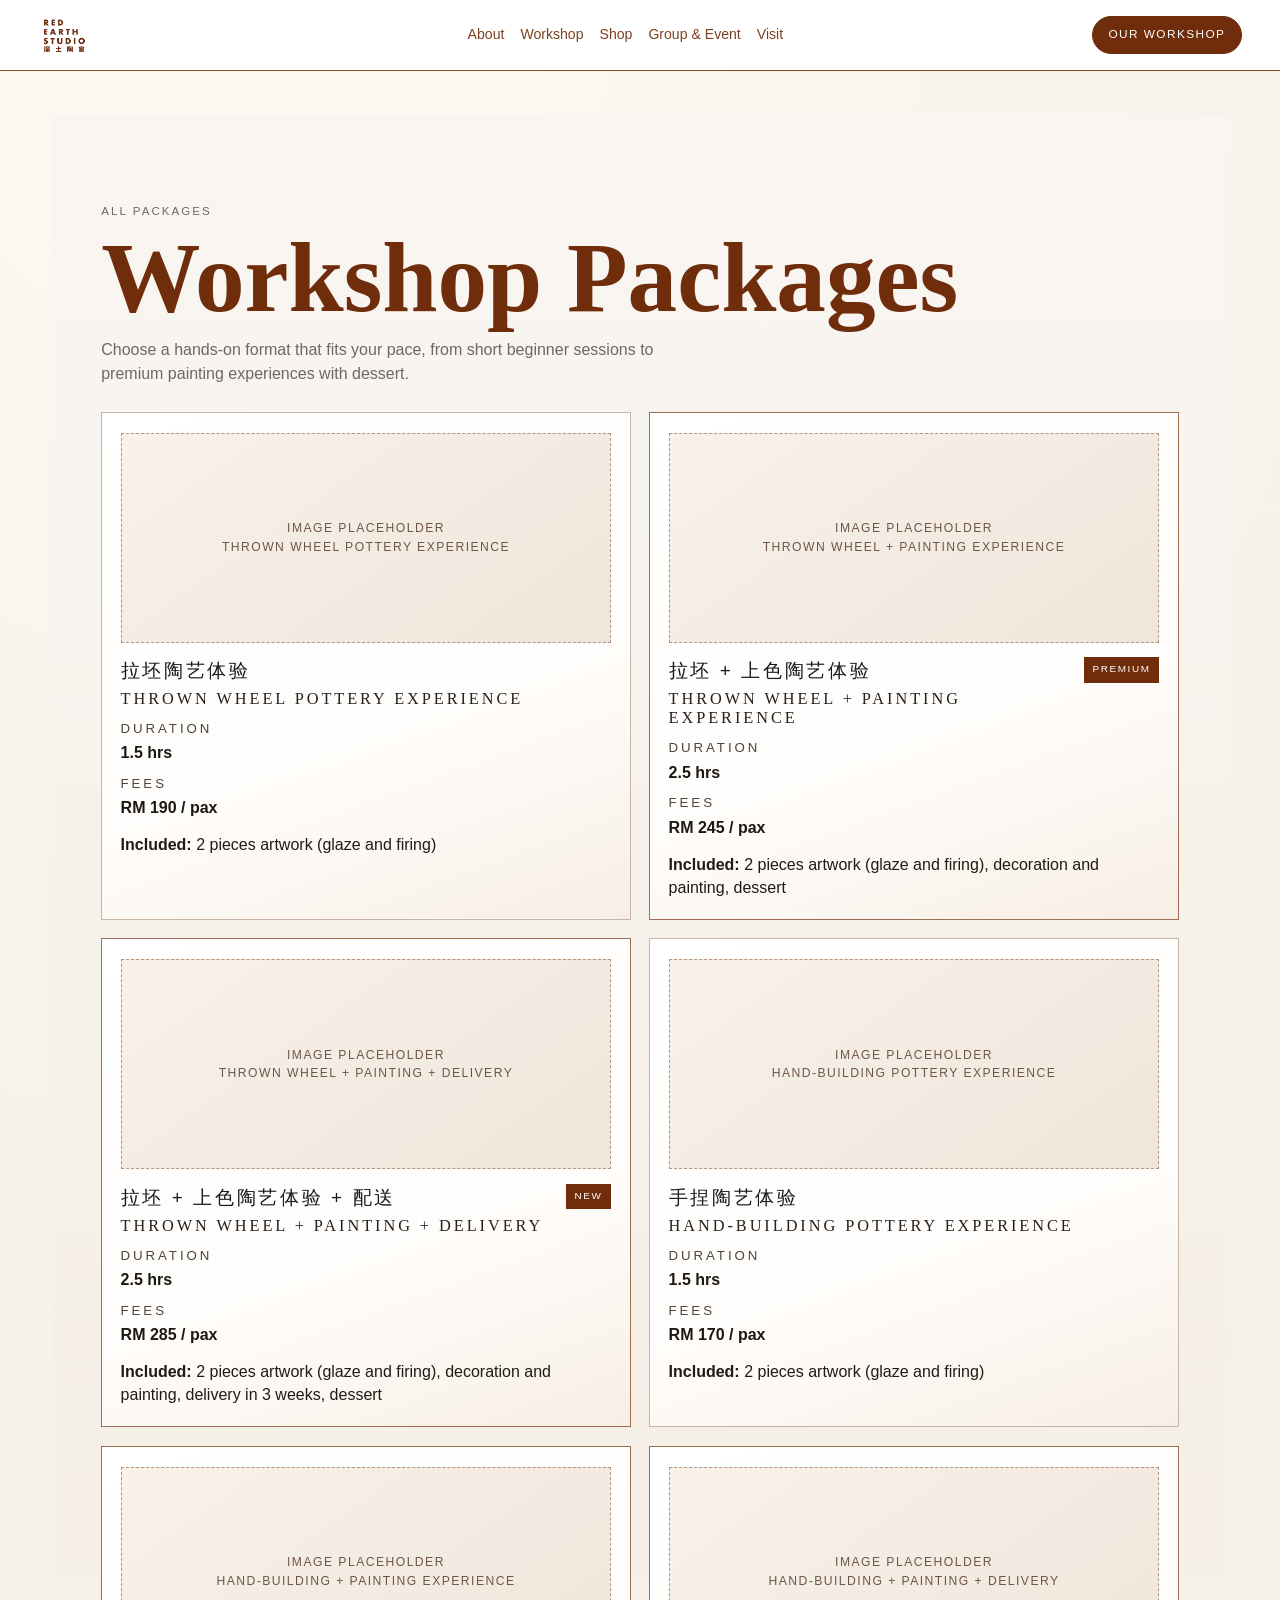
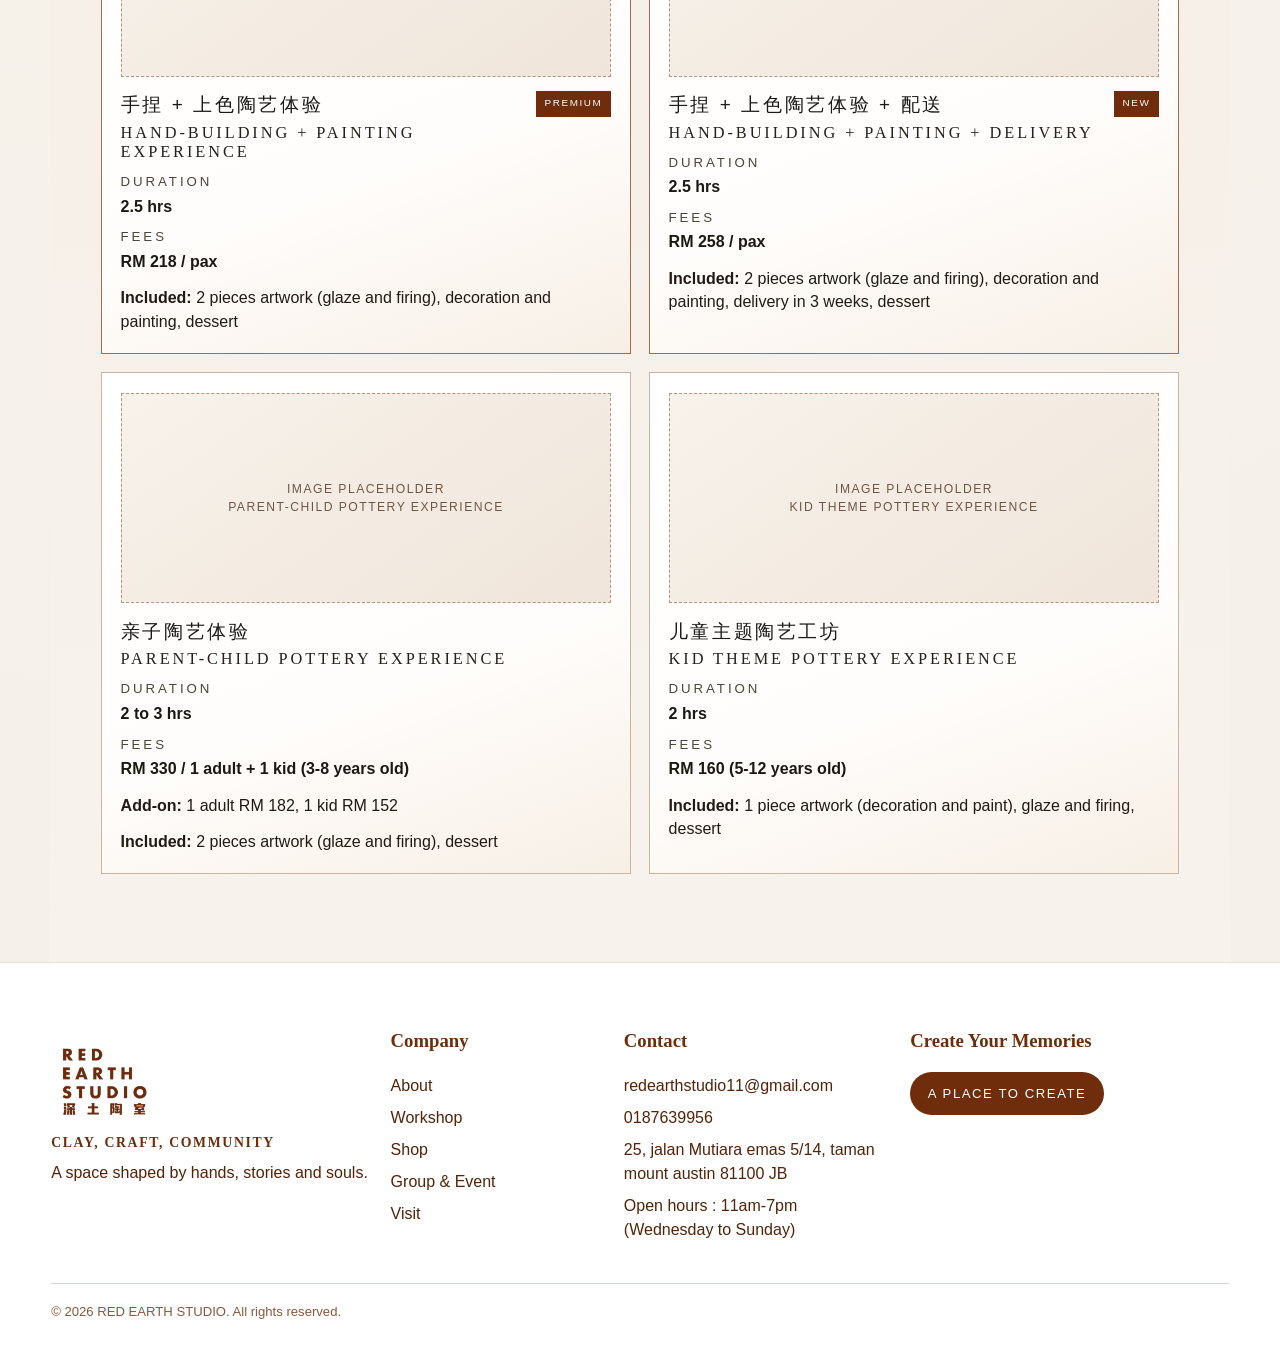
==== workshop.html @ 58337b13 "Update workshop navigation and publish workshop page" ====
<!DOCTYPE html>
<html lang="en">
<head>
  <meta charset="UTF-8">
  <meta name="viewport" content="width=device-width, initial-scale=1.0">
  <title>Workshop Packages | RED EARTH STUDIO</title>
  <meta name="description" content="Browse all RED EARTH STUDIO workshop packages and choose your pottery experience.">
  <link rel="icon" type="image/png" href="red_earth_logo.png">
  <link rel="preconnect" href="https://fonts.googleapis.com">
  <link rel="preconnect" href="https://fonts.gstatic.com" crossorigin>
  <link href="https://fonts.googleapis.com/css2?family=Bodoni+Moda:opsz,wght@6..96,400;6..96,600;6..96,700&family=Outfit:wght@300;400;500;600&display=swap" rel="stylesheet">
  <link rel="stylesheet" href="styles.css">
</head>
<body>
  <header class="site-header">
    <a href="index.html" class="brand" aria-label="RED EARTH STUDIO home">
      <img src="red_earth_logo.png" alt="RED EARTH STUDIO logo">
    </a>
    <button
      id="menu-toggle"
      class="menu-toggle"
      type="button"
      aria-expanded="false"
      aria-controls="main-nav"
      aria-label="Open navigation menu"
    >
      <span></span>
      <span></span>
      <span></span>
    </button>
    <nav id="main-nav" class="main-nav" aria-label="Main navigation">
      <a href="index.html#about">About</a>
      <a href="workshop.html">Workshop</a>
      <a href="index.html#shop">Shop</a>
      <a href="index.html#workshops">Group &amp; Event</a>
      <a href="index.html#contact">Visit</a>
    </nav>
    <a href="workshop.html" class="btn btn-ghost">Our Workshop</a>
  </header>

  <main id="top" class="workshop-page">
    <section class="section package-section reveal">
      <div class="workshop-intro">
        <p class="section-mark">All Packages</p>
        <h1>Workshop Packages</h1>
        <p>
          Choose a hands-on format that fits your pace, from short beginner sessions to premium painting experiences with dessert.
        </p>
      </div>

      <div class="package-grid">
        <article class="package-card">
          <div class="package-visual">
            <div class="package-image-placeholder">Image Placeholder<br>Thrown Wheel Pottery Experience</div>
          </div>
          <div class="package-title">
            <p class="package-cn">拉坯陶艺体验</p>
            <h3>Thrown Wheel Pottery Experience</h3>
          </div>
          <div class="package-meta">
            <p><span>Duration</span><strong>1.5 hrs</strong></p>
            <p><span>Fees</span><strong>RM 190 / pax</strong></p>
          </div>
          <p class="package-include"><strong>Included:</strong> 2 pieces artwork (glaze and firing)</p>
        </article>

        <article class="package-card premium">
          <div class="package-visual">
            <div class="package-image-placeholder">Image Placeholder<br>Thrown Wheel + Painting Experience</div>
          </div>
          <div class="package-title package-top">
            <div>
              <p class="package-cn">拉坯 + 上色陶艺体验</p>
              <h3>Thrown Wheel + Painting Experience</h3>
            </div>
            <span>Premium</span>
          </div>
          <div class="package-meta">
            <p><span>Duration</span><strong>2.5 hrs</strong></p>
            <p><span>Fees</span><strong>RM 245 / pax</strong></p>
          </div>
          <p class="package-include"><strong>Included:</strong> 2 pieces artwork (glaze and firing), decoration and painting, dessert</p>
        </article>

        <article class="package-card premium">
          <div class="package-visual">
            <div class="package-image-placeholder">Image Placeholder<br>Thrown Wheel + Painting + Delivery</div>
          </div>
          <div class="package-title package-top">
            <div>
              <p class="package-cn">拉坯 + 上色陶艺体验 + 配送</p>
              <h3>Thrown Wheel + Painting + Delivery</h3>
            </div>
            <span>New</span>
          </div>
          <div class="package-meta">
            <p><span>Duration</span><strong>2.5 hrs</strong></p>
            <p><span>Fees</span><strong>RM 285 / pax</strong></p>
          </div>
          <p class="package-include"><strong>Included:</strong> 2 pieces artwork (glaze and firing), decoration and painting, delivery in 3 weeks, dessert</p>
        </article>

        <article class="package-card">
          <div class="package-visual">
            <div class="package-image-placeholder">Image Placeholder<br>Hand-building Pottery Experience</div>
          </div>
          <div class="package-title">
            <p class="package-cn">手捏陶艺体验</p>
            <h3>Hand-building Pottery Experience</h3>
          </div>
          <div class="package-meta">
            <p><span>Duration</span><strong>1.5 hrs</strong></p>
            <p><span>Fees</span><strong>RM 170 / pax</strong></p>
          </div>
          <p class="package-include"><strong>Included:</strong> 2 pieces artwork (glaze and firing)</p>
        </article>

        <article class="package-card premium">
          <div class="package-visual">
            <div class="package-image-placeholder">Image Placeholder<br>Hand-building + Painting Experience</div>
          </div>
          <div class="package-title package-top">
            <div>
              <p class="package-cn">手捏 + 上色陶艺体验</p>
              <h3>Hand-building + Painting Experience</h3>
            </div>
            <span>Premium</span>
          </div>
          <div class="package-meta">
            <p><span>Duration</span><strong>2.5 hrs</strong></p>
            <p><span>Fees</span><strong>RM 218 / pax</strong></p>
          </div>
          <p class="package-include"><strong>Included:</strong> 2 pieces artwork (glaze and firing), decoration and painting, dessert</p>
        </article>

        <article class="package-card premium">
          <div class="package-visual">
            <div class="package-image-placeholder">Image Placeholder<br>Hand-building + Painting + Delivery</div>
          </div>
          <div class="package-title package-top">
            <div>
              <p class="package-cn">手捏 + 上色陶艺体验 + 配送</p>
              <h3>Hand-building + Painting + Delivery</h3>
            </div>
            <span>New</span>
          </div>
          <div class="package-meta">
            <p><span>Duration</span><strong>2.5 hrs</strong></p>
            <p><span>Fees</span><strong>RM 258 / pax</strong></p>
          </div>
          <p class="package-include"><strong>Included:</strong> 2 pieces artwork (glaze and firing), decoration and painting, delivery in 3 weeks, dessert</p>
        </article>

        <article class="package-card">
          <div class="package-visual">
            <div class="package-image-placeholder">Image Placeholder<br>Parent-Child Pottery Experience</div>
          </div>
          <div class="package-title">
            <p class="package-cn">亲子陶艺体验</p>
            <h3>Parent-Child Pottery Experience</h3>
          </div>
          <div class="package-meta">
            <p><span>Duration</span><strong>2 to 3 hrs</strong></p>
            <p><span>Fees</span><strong>RM 330 / 1 adult + 1 kid (3-8 years old)</strong></p>
          </div>
          <p class="package-add-on"><strong>Add-on:</strong> 1 adult RM 182, 1 kid RM 152</p>
          <p class="package-include"><strong>Included:</strong> 2 pieces artwork (glaze and firing), dessert</p>
        </article>

        <article class="package-card">
          <div class="package-visual">
            <div class="package-image-placeholder">Image Placeholder<br>Kid Theme Pottery Experience</div>
          </div>
          <div class="package-title">
            <p class="package-cn">儿童主题陶艺工坊</p>
            <h3>Kid Theme Pottery Experience</h3>
          </div>
          <div class="package-meta">
            <p><span>Duration</span><strong>2 hrs</strong></p>
            <p><span>Fees</span><strong>RM 160 (5-12 years old)</strong></p>
          </div>
          <p class="package-include"><strong>Included:</strong> 1 piece artwork (decoration and paint), glaze and firing, dessert</p>
        </article>
      </div>
    </section>
  </main>

  <footer class="site-footer reveal">
    <div class="footer-brand">
      <img src="red_earth_logo.png" alt="RED EARTH STUDIO logo">
      <h3 class="footer-tagline-title">CLAY, CRAFT, COMMUNITY</h3>
      <p class="footer-tagline-sub">A space shaped by hands, stories and souls.</p>
    </div>
    <div>
      <h3>Company</h3>
      <ul>
        <li><a href="index.html#about">About</a></li>
        <li><a href="workshop.html">Workshop</a></li>
        <li><a href="index.html#shop">Shop</a></li>
        <li><a href="index.html#workshops">Group &amp; Event</a></li>
        <li><a href="index.html#contact">Visit</a></li>
      </ul>
    </div>
    <div>
      <h3>Contact</h3>
      <ul>
        <li><a href="mailto:redearthstudio11@gmail.com">redearthstudio11@gmail.com</a></li>
        <li><a href="tel:0187639956">0187639956</a></li>
        <li>25, jalan Mutiara emas 5/14, taman mount austin 81100 JB</li>
        <li>Open hours : 11am-7pm (Wednesday to Sunday)</li>
      </ul>
    </div>
    <div class="newsletter" aria-label="Footer call to action">
      <h3>Create Your Memories</h3>
      <a
        href="https://wa.me/0187639956?text=Hi%2C%20I%20am%20interested%20to%20have%20pottery%20class%20with%20Red%20Earth%20Studio.%20Please%20provide%20more%20info."
        class="btn btn-secondary"
        target="_blank"
        rel="noopener noreferrer"
      >A Place to Create</a>
    </div>
    <p class="copyright">© 2026 RED EARTH STUDIO. All rights reserved.</p>
  </footer>

  <script src="script.js"></script>
</body>
</html>
---- styles.css ----
:root {
  --brand: #6f2d0b;
  --brand-deep: #552208;
  --sand: #f5f1eb;
  --ink: #1f1a17;
  --muted: #6f6760;
  --card: #fffdf9;
  --line: #e7ddd1;
}

* {
  box-sizing: border-box;
}

html,
body {
  margin: 0;
  padding: 0;
}

html {
  scroll-behavior: auto;
}

body {
  font-family: Futura, "Trebuchet MS", Arial, sans-serif;
  color: var(--ink);
  line-height: 1.5;
  overflow-x: hidden;
  background:
    radial-gradient(circle at 20% 0%, #fdfaf4 0%, #f7f2ea 35%, #f4efe8 100%);
}

img {
  max-width: 100%;
  display: block;
}

a {
  color: inherit;
  text-decoration: none;
}

.site-header {
  position: fixed;
  top: 0;
  left: 0;
  width: 100%;
  z-index: 50;
  display: grid;
  grid-template-columns: 120px 1fr auto;
  align-items: center;
  gap: 1rem;
  padding: 0.55rem 3vw;
  border-bottom: 1px solid #8f4a27;
  background: #fff;
  color: var(--brand);
}

body:not(.is-ready) .site-header {
  opacity: 0;
  transform: translateY(-14px);
  filter: blur(10px);
}

body.is-ready .site-header {
  opacity: 1;
  transform: translateY(0);
  filter: blur(0);
  transition: opacity 0.75s ease, transform 0.75s ease, filter 0.85s ease;
}

.brand {
  display: inline-flex;
  align-items: center;
}

.brand img {
  width: 52px;
}

.menu-toggle {
  display: none;
  width: 42px;
  height: 42px;
  border: 1px solid rgba(111, 45, 11, 0.45);
  background: transparent;
  border-radius: 10px;
  padding: 0.55rem;
  cursor: pointer;
}

.menu-toggle span {
  display: block;
  width: 100%;
  height: 2px;
  background: var(--brand);
  margin: 4px 0;
}

.main-nav {
  display: flex;
  justify-content: center;
  gap: 1rem;
  font-size: 0.88rem;
}

.main-nav a {
  opacity: 0.9;
  transition: opacity 0.2s ease;
}

.main-nav a:hover {
  opacity: 1;
}

.hero {
  min-height: 100svh;
  height: 100svh;
  display: flex;
  align-items: flex-end;
  position: relative;
  overflow: hidden;
  padding: 7rem 4vw 3rem;
  color: #fff;
}

.hero-video {
  position: absolute;
  inset: 0;
  width: 100%;
  height: 100%;
  object-fit: cover;
  pointer-events: none;
}

.hero-overlay {
  position: absolute;
  inset: 0;
  background:
    linear-gradient(110deg, rgba(22, 15, 10, 0.82) 0%, rgba(22, 15, 10, 0.54) 43%, rgba(22, 15, 10, 0.2) 100%);
}

.hero-content {
  position: relative;
  z-index: 2;
  width: min(1180px, 100%);
  margin: 0 auto;
  display: grid;
  grid-template-columns: 1fr;
  gap: 2rem;
}

body:not(.is-ready) .hero-content > * {
  opacity: 0;
  transform: translateY(24px) scale(0.985);
  filter: blur(14px);
}

body.is-ready .hero-content > * {
  opacity: 1;
  transform: translateY(0) scale(1);
  filter: blur(0);
  transition: opacity 0.9s ease, transform 0.85s ease, filter 1.05s ease;
}

body.is-ready .hero-content > *:nth-child(1) {
  transition-delay: 0.2s;
}

body.is-ready .hero-content > *:nth-child(2) {
  transition-delay: 0.36s;
}

.eyebrow,
.section-mark {
  letter-spacing: 0.18em;
  text-transform: uppercase;
  font-size: 0.72rem;
  color: #dbc8b7;
}

h1,
h2 {
  font-family: Charter, "Times New Roman", serif;
  font-weight: 600;
  line-height: 0.94;
  margin: 0.45rem 0 1rem;
}

h1 {
  font-size: clamp(2.6rem, 8vw, 6.2rem);
}

.hero h1 {
  font-family: Futura, "Futura PT", "Trebuchet MS", Arial, sans-serif;
  font-weight: 700;
}

h2 {
  font-size: clamp(2rem, 5.5vw, 3.8rem);
  color: var(--brand);
}

.hero p {
  max-width: 48ch;
}

.hero-content > div > p:not(.eyebrow) {
  font-family: Charter, "Bitstream Charter", "Times New Roman", serif;
}

.btn {
  border: 0;
  display: inline-flex;
  align-items: center;
  justify-content: center;
  padding: 0.72rem 1.1rem;
  border-radius: 999px;
  font-size: 0.82rem;
  text-transform: uppercase;
  letter-spacing: 0.12em;
  cursor: pointer;
  transition: transform 0.18s ease, background 0.2s ease;
}

.btn:hover {
  transform: translateY(-2px);
}

.btn-primary,
.btn-secondary {
  background: var(--brand);
  color: #fff;
}

.btn-primary:hover,
.btn-secondary:hover {
  background: var(--brand-deep);
}

.btn-ghost {
  color: #fff;
  background: var(--brand);
  border: 1px solid var(--brand);
  padding: 0.56rem 0.95rem;
  font-size: 0.74rem;
}

.btn-ghost:hover {
  background: var(--brand-deep);
  border-color: var(--brand-deep);
}

.section {
  width: min(1180px, 100%);
  margin: 0 auto;
  padding: 5.5rem 4vw;
}

.about-layout {
  width: min(1320px, 100%);
  display: grid;
  grid-template-columns: 1fr 1.08fr;
  gap: 2rem;
  align-items: start;
}

.about-header {
  display: grid;
  grid-template-columns: 0.92fr 1fr;
  gap: 2rem;
  align-items: start;
}

.about-title .section-mark {
  margin: 0;
}

.about-title h2 {
  margin-top: 0.35rem;
  margin-bottom: 0;
  line-height: 1.02;
}

.about-lead {
  margin: 0;
  max-width: 24ch;
  padding-top: 2.2rem;
  color: var(--muted);
  line-height: 1.33;
}

.about-main-image {
  grid-column: 2;
  grid-row: 1 / span 2;
}

.about-main-image img {
  height: 594px;
  width: 100%;
  object-fit: cover;
  object-position: center;
}

.about-lower {
  margin-top: 3.6rem;
  display: grid;
  grid-template-columns: max-content 1fr;
  column-gap: 1rem;
  row-gap: 0.85rem;
  align-items: start;
}

.about-controls {
  display: flex;
  gap: 0.55rem;
}

.about-controls button {
  width: 36px;
  height: 36px;
  border: 1px solid #d7d0c9;
  background: #fff;
  color: #2a231e;
  font-size: 1.28rem;
  line-height: 1;
  padding: 0;
  cursor: pointer;
}

.about-thumbs {
  grid-column: 1;
  display: grid;
  grid-template-columns: repeat(2, minmax(120px, 164px));
  gap: 0.7rem;
}

.about-thumbs img {
  width: 100%;
  height: 172px;
  object-fit: cover;
}

.about-secondary {
  grid-column: 2;
  margin: 0;
  max-width: 22ch;
  align-self: end;
  color: var(--muted);
  line-height: 1.3;
}

.card img,
.founder-grid img,
.gallery img,
.product-card img {
  width: 100%;
  object-fit: cover;
}

.section-head {
  display: grid;
  grid-template-columns: 1fr 1fr;
  gap: 2rem;
  align-items: end;
  margin-bottom: 1.4rem;
}

.section-head p {
  color: var(--muted);
  max-width: 50ch;
  margin-left: auto;
}

.cards {
  display: grid;
  gap: 1rem;
}

.cards.four {
  grid-template-columns: repeat(4, 1fr);
}

#workshops .cards.four {
  gap: 1.4rem;
  align-items: start;
}

#workshops .card {
  display: flex;
  flex-direction: column;
  background: transparent;
  border: none;
}

#workshops .card img {
  height: 355px;
}

#workshops .section-head h2 {
  white-space: nowrap;
  font-size: clamp(1.55rem, 3vw, 3.2rem);
}

#workshops .card h3 {
  margin: 1rem 0 0.45rem;
  color: var(--brand);
  font-size: clamp(0.8rem, 1.02vw, 1.22rem);
  line-height: 1.05;
  white-space: nowrap;
  min-height: 1.3em;
}

#workshops .card p {
  margin: 0;
  max-width: 24ch;
  min-height: 4.3em;
  color: var(--brand-deep);
}

.cards.three {
  grid-template-columns: repeat(3, 1fr);
}

.package-section {
  background:
    linear-gradient(180deg, #f9f6f2 0%, #f5efe7 50%, #f7f2ec 100%);
}

.package-grid {
  display: grid;
  grid-template-columns: repeat(2, 1fr);
  gap: 1.15rem;
}

.package-card {
  position: relative;
  background: linear-gradient(160deg, #fff 0%, #fffdfb 60%, #f7efe6 100%);
  border: 1px solid #c8b5a6;
  padding: 1.25rem 1.15rem;
  overflow: hidden;
  transition: transform 0.3s ease, box-shadow 0.3s ease, border-color 0.3s ease;
}

.package-card::before {
  content: "";
  position: absolute;
  inset: 0;
  background: linear-gradient(120deg, rgba(111, 45, 11, 0.08) 0%, rgba(111, 45, 11, 0) 45%);
  opacity: 0;
  transition: opacity 0.3s ease;
  pointer-events: none;
}

.package-card:hover {
  transform: translateY(-6px);
  border-color: #9a603d;
  box-shadow: 0 16px 32px rgba(53, 25, 9, 0.14);
}

.package-card:hover::before {
  opacity: 1;
}

.package-title {
  margin-bottom: 0.65rem;
}

.package-cn {
  margin: 0;
  color: #1a1a1a;
  font-size: 1.18rem;
  letter-spacing: 0.14em;
}

.package-card h3 {
  margin: 0.22rem 0 0;
  font-family: Charter, "Times New Roman", serif;
  font-size: 1.02rem;
  font-weight: 500;
  letter-spacing: 0.18em;
  text-transform: uppercase;
  line-height: 1.2;
  color: #26211d;
}

.package-meta {
  display: grid;
  gap: 0.55rem;
}

.package-meta p {
  margin: 0;
  display: grid;
  gap: 0.15rem;
}

.package-meta span {
  color: #4c453e;
  font-size: 0.83rem;
  letter-spacing: 0.22em;
  text-transform: uppercase;
}

.package-meta strong {
  font-weight: 600;
  color: #1c1814;
}

.package-include,
.package-add-on {
  margin: 0.8rem 0 0;
  color: #211a15;
  line-height: 1.45;
}

.package-top {
  display: flex;
  justify-content: space-between;
  align-items: start;
  gap: 0.6rem;
}

.package-top span {
  background: var(--brand);
  color: #fff;
  text-transform: uppercase;
  letter-spacing: 0.16em;
  font-size: 0.62rem;
  padding: 0.34rem 0.56rem;
  white-space: nowrap;
  align-self: start;
}

.package-card.premium {
  border-color: #9f6d50;
}

.workshop-page {
  padding-top: 7.2rem;
}

.workshop-intro {
  margin-bottom: 1.6rem;
}

.workshop-intro h1 {
  margin: 0.45rem 0 0.7rem;
  color: var(--brand);
  line-height: 1;
}

.workshop-intro p {
  margin: 0;
  max-width: 64ch;
  color: var(--muted);
}

.package-visual {
  margin-bottom: 0.9rem;
}

.package-image-placeholder {
  width: 100%;
  height: 210px;
  border: 1px dashed #b39682;
  background: linear-gradient(145deg, #f8f2eb 0%, #efe5da 100%);
  display: flex;
  align-items: center;
  justify-content: center;
  color: #6e5647;
  text-transform: uppercase;
  letter-spacing: 0.12em;
  font-size: 0.76rem;
  text-align: center;
  padding: 0 1rem;
}

.happens-section {
  background: transparent;
  border: none;
  width: min(1420px, 100%);
  padding-left: 2vw;
  padding-right: 2vw;
}

.happens-head {
  text-align: center;
  margin-bottom: 2rem;
}

.happens-head .section-mark {
  color: #7d736b;
  margin: 0;
}

.happens-head h2 {
  margin: 0.55rem 0 0;
  color: #1f1a17;
  line-height: 1.02;
}

.happens-grid {
  display: grid;
  grid-template-columns: repeat(3, 1fr);
  gap: 0;
  border: 1px solid #e7ddd1;
  background: #fff;
}

.happens-card {
  display: flex;
  flex-direction: column;
  align-items: center;
  text-align: center;
  padding: 2rem 1.5rem 1.6rem;
  min-height: 360px;
}

.happens-card + .happens-card {
  border-left: 1px solid #e7ddd1;
}

.happens-icon {
  width: 84px;
  height: 84px;
  border-radius: 50%;
  background: #f1ede6;
  color: #4f3c2e;
  display: inline-flex;
  align-items: center;
  justify-content: center;
  margin-bottom: 1.5rem;
}

.happens-icon svg {
  width: 38px;
  height: 38px;
}

.happens-card h3 {
  margin: 0;
  color: #201b18;
  font-family: Charter, "Times New Roman", serif;
  text-transform: uppercase;
  letter-spacing: 0.05em;
  font-size: 1.95rem;
}

.happens-card p {
  margin: 0.8rem 0 1.35rem;
  max-width: 24ch;
  color: #2f2a26;
  font-size: 1.02rem;
  line-height: 1.45;
}

.happens-card a {
  margin-top: auto;
  color: #4f3c2e;
  text-transform: uppercase;
  font-size: 0.86rem;
  letter-spacing: 0.08em;
  font-weight: 400;
  text-decoration: underline;
  text-decoration-thickness: 1px;
  text-underline-offset: 6px;
  transition: color 0.2s ease, text-decoration-thickness 0.2s ease;
}

.happens-card a:hover {
  color: var(--brand);
  text-decoration-thickness: 2px;
}

.card {
  background: var(--card);
  border: 1px solid var(--line);
}

.card img {
  height: 220px;
}

.card h3,
.product-card h3,
.quote-card h3 {
  margin: 0.9rem 1rem 0.3rem;
  font-family: Charter, "Times New Roman", serif;
  color: var(--brand);
}

.card p,
.product-card p {
  margin: 0 1rem 1rem;
  color: var(--muted);
}

.founder {
  display: grid;
  grid-template-columns: 1.05fr 0.95fr;
  gap: 2rem;
}

.founder-grid {
  display: grid;
  grid-template-columns: 1fr;
  gap: 1rem;
}

.founder-grid img {
  width: 100%;
  min-height: 450px;
  object-fit: cover;
}

.founder-name {
  font-family: Charter, "Times New Roman", serif;
  font-size: 1.2rem;
  color: var(--brand);
}

.studio-meta {
  border-left: 3px solid var(--brand);
  padding-left: 1rem;
  margin-top: 1.2rem;
}

.studio-meta p {
  margin: 0.35rem 0;
}

.faq {
  display: grid;
  grid-template-columns: 0.8fr 1.2fr;
  gap: 2rem;
  align-items: start;
}

.faq-list details {
  border-bottom: 1px solid var(--line);
  padding: 0.8rem 0;
}

.faq-list summary {
  list-style: none;
  cursor: pointer;
  position: relative;
  padding-right: 2rem;
  font-weight: 500;
}

.faq-list summary::-webkit-details-marker {
  display: none;
}

.faq-list summary::after {
  content: "+";
  position: absolute;
  right: 0;
  top: 0;
  font-size: 1.2rem;
  color: var(--brand);
}

.faq-list details[open] summary::after {
  content: "-";
}

.faq-list p {
  margin: 0.6rem 0 0;
  color: var(--muted);
}

.gallery-carousel {
  position: relative;
  width: 100%;
  padding: 0 4vw;
}

.carousel-viewport {
  overflow: hidden;
}

.carousel-track {
  display: flex;
  will-change: transform;
}

.carousel-slide {
  flex: 0 0 auto;
  padding: 0 0.5rem;
}

.carousel-slide img {
  width: 100%;
  height: 335px;
  object-fit: cover;
}

.carousel-btn {
  position: absolute;
  top: 50%;
  transform: translateY(-50%);
  width: 40px;
  height: 40px;
  border: 1px solid rgba(111, 45, 11, 0.3);
  background: rgba(255, 255, 255, 0.88);
  color: var(--brand);
  font-size: 1.45rem;
  line-height: 1;
  cursor: pointer;
  z-index: 3;
}

.carousel-btn.prev {
  left: 4.35vw;
}

.carousel-btn.next {
  right: 4.35vw;
}

.carousel-btn:hover {
  background: #fff;
}

.image-lightbox {
  position: fixed;
  inset: 0;
  z-index: 120;
  background: rgba(8, 6, 4, 0.88);
  display: none;
  align-items: center;
  justify-content: center;
  padding: 2rem;
}

.image-lightbox.is-open {
  display: flex;
}

.image-lightbox img {
  max-width: min(1200px, 92vw);
  max-height: 88vh;
  width: auto;
  height: auto;
  object-fit: contain;
  box-shadow: 0 18px 44px rgba(0, 0, 0, 0.42);
}

.lightbox-close {
  position: absolute;
  top: 1.2rem;
  right: 1.25rem;
  border: none;
  background: transparent;
  color: #fff;
  font-size: 2.2rem;
  line-height: 1;
  cursor: pointer;
}

.floating-whatsapp {
  position: fixed;
  right: 1rem;
  bottom: 1rem;
  z-index: 95;
  background: #25d366;
  color: #fff;
  width: 58px;
  height: 58px;
  border-radius: 50%;
  display: inline-flex;
  align-items: center;
  justify-content: center;
  box-shadow: 0 10px 24px rgba(0, 0, 0, 0.26);
  transition: transform 0.2s ease, background 0.2s ease;
}

.floating-whatsapp:hover {
  background: #1ebe5b;
  transform: translateY(-2px);
}

.whatsapp-icon {
  width: 28px;
  height: 28px;
  fill: currentColor;
}

.quote-card {
  background: #fff;
  border: 1px solid var(--line);
  padding: 1.2rem;
}

.quote-card p {
  margin: 0;
  color: var(--muted);
}

.quote-card h3 {
  margin: 1rem 0 0;
}

.contact-section {
  position: relative;
  margin-top: 2.2rem;
  margin-bottom: 0;
  min-height: auto;
  padding: 4.4rem 4vw;
  color: #fff;
  overflow: hidden;
}

.contact-video {
  position: absolute;
  inset: 0;
  width: 100%;
  height: 100%;
  object-fit: cover;
  pointer-events: none;
}

.contact-overlay {
  position: absolute;
  inset: 0;
  background: rgba(20, 14, 10, 0.54);
}

.contact-content {
  position: relative;
  z-index: 2;
  width: min(1080px, 100%);
  margin: 0 auto;
}

.contact-content {
  display: grid;
  grid-template-columns: 0.88fr 1.12fr;
  gap: 2.3rem;
  align-items: start;
}

.contact-intro h2 {
  color: #fff;
  margin: 0 0 0.8rem;
}

.contact-intro p {
  margin: 0;
  color: rgba(255, 255, 255, 0.9);
  max-width: 34ch;
}

.contact-studio h2 {
  font-size: clamp(2rem, 4.1vw, 4.2rem);
}

.contact-right {
  width: min(470px, 100%);
  margin-left: auto;
}

.contact-form-head {
  text-align: right;
  margin-bottom: 0.9rem;
}

.contact-form-head h2 {
  color: #fff;
  margin: 0 0 0.55rem;
}

.contact-form-head p {
  margin: 0;
  color: rgba(255, 255, 255, 0.9);
  margin-left: auto;
  max-width: 40ch;
}

.contact-form input,
.contact-form textarea {
  width: 100%;
  border: 1px solid rgba(255, 255, 255, 0.5);
  background: rgba(255, 255, 255, 0.05);
  color: #fff;
  padding: 0.82rem 0.8rem;
  font-family: Futura, "Trebuchet MS", Arial, sans-serif;
  font-size: 1rem;
  border-radius: 0;
}

.contact-form input::placeholder,
.contact-form textarea::placeholder {
  color: rgba(255, 255, 255, 0.65);
}

.contact-row {
  display: grid;
  grid-template-columns: 1fr 1fr;
  gap: 0.7rem;
  margin-top: 0.7rem;
}

.contact-form textarea {
  margin-top: 0.7rem;
  resize: vertical;
}

.contact-form .btn {
  margin-top: 1.1rem;
  width: 100%;
  background: #fff;
  color: #5e2a0f;
  border-radius: 0;
}

#contact-status {
  min-height: 1.2rem;
  margin: 0.55rem 0 0;
  color: #fff;
  font-size: 0.88rem;
}

.products {
  background: linear-gradient(180deg, rgba(111, 45, 11, 0.05) 0%, rgba(111, 45, 11, 0.09) 100%);
}

.products-grid {
  display: grid;
  grid-template-columns: repeat(4, 1fr);
  gap: 1rem;
}

.product-card {
  background: #fff;
  border: 1px solid var(--line);
}

.product-card img {
  height: 210px;
}

.site-footer {
  margin-top: 0;
  padding: 4rem 4vw 2rem;
  background: #fff;
  color: var(--brand);
  display: grid;
  grid-template-columns: 1.2fr 0.8fr 1fr 1.2fr;
  gap: 1.3rem;
  border-top: 1px solid #e7ddd1;
}

.site-footer img {
  width: 106px;
}

.footer-brand img {
  background: transparent;
  border-radius: 0;
  padding: 0;
}

.site-footer h3 {
  font-family: Charter, "Times New Roman", serif;
  margin-top: 0;
  color: var(--brand);
}

.footer-tagline-title {
  margin: 22px 0 0.45rem;
  letter-spacing: 0.12em;
  font-size: 0.86rem;
  text-transform: uppercase;
  font-family: Charter, "Times New Roman", serif;
  color: var(--brand);
}

.footer-tagline-sub {
  margin: 0;
  color: var(--brand-deep);
  max-width: none;
  white-space: nowrap;
}

.site-footer ul {
  margin: 0;
  padding: 0;
  list-style: none;
}

.site-footer li {
  margin-bottom: 0.5rem;
  color: var(--brand-deep);
}

.newsletter div {
  display: flex;
  gap: 0.5rem;
}

.newsletter .btn {
  margin-top: 0.5rem;
  background: var(--brand);
  color: #fff;
}

.newsletter .btn:hover {
  background: var(--brand-deep);
  color: #fff;
}

.newsletter h3 {
  margin-bottom: 0.6rem;
}

.newsletter input {
  width: 100%;
  border: 1px solid #60412f;
  background: transparent;
  color: var(--brand);
  padding: 0.68rem 0.72rem;
}

.newsletter input::placeholder {
  color: #9f7d68;
}

.sr-only {
  position: absolute;
  width: 1px;
  height: 1px;
  padding: 0;
  margin: -1px;
  overflow: hidden;
  clip: rect(0, 0, 0, 0);
  white-space: nowrap;
  border: 0;
}

.copyright {
  grid-column: 1 / -1;
  margin: 0.8rem 0 0;
  opacity: 0.8;
  font-size: 0.82rem;
  border-top: 1px solid rgba(111, 45, 11, 0.25);
  padding-top: 1.1rem;
}

.reveal {
  opacity: 0;
  transform: translateY(26px) scale(0.99);
  filter: blur(12px);
  transition: opacity 0.8s ease, transform 0.8s ease, filter 0.95s ease;
}

.reveal.in-view {
  opacity: 1;
  transform: translateY(0);
  filter: blur(0);
}

@media (max-width: 1080px) {
  .site-header {
    grid-template-columns: auto 1fr auto;
  }

  .main-nav {
    display: none;
    position: absolute;
    top: calc(100% + 8px);
    right: 3vw;
    min-width: 220px;
    padding: 0.9rem;
    background: #fff;
    border: 1px solid rgba(111, 45, 11, 0.35);
    border-radius: 12px;
    box-shadow: 0 14px 30px rgba(0, 0, 0, 0.25);
    flex-direction: column;
    align-items: flex-start;
    gap: 0.6rem;
    z-index: 55;
  }

  .main-nav.is-open {
    display: flex;
  }

  .menu-toggle {
    display: block;
    justify-self: end;
  }

  .hero-content,
  .about-layout,
  .founder,
  .faq,
  .section-head,
  .site-footer {
    grid-template-columns: 1fr;
  }

  .cards.four,
  .products-grid {
    grid-template-columns: repeat(2, 1fr);
  }

  .happens-grid {
    grid-template-columns: 1fr;
  }

  .happens-card {
    min-height: auto;
  }

  .happens-card + .happens-card {
    border-left: none;
    border-top: 1px solid #e7ddd1;
  }

  .contact-content {
    grid-template-columns: 1fr;
    gap: 1.5rem;
  }

  .contact-right {
    width: 100%;
    margin-left: 0;
  }

  .contact-form-head {
    text-align: left;
  }

  .contact-form-head p {
    margin-left: 0;
    max-width: 55ch;
  }

  .contact-intro p {
    max-width: 55ch;
  }

  #workshops .card img {
    height: 320px;
  }

  #workshops .section-head h2 {
    white-space: normal;
  }

  .package-grid {
    grid-template-columns: 1fr;
  }

  .workshop-page {
    padding-top: 6.4rem;
  }

  .about-main-image {
    grid-column: 1;
    grid-row: auto;
  }

  .about-main-image img {
    height: 440px;
  }

  .about-header {
    grid-template-columns: 1fr;
    gap: 0.9rem;
  }

  .about-lead {
    max-width: 42ch;
    padding-top: 0;
  }

  .about-lower {
    margin-top: 0.7rem;
  }

  .cards.three {
    grid-template-columns: repeat(2, 1fr);
  }

  .carousel-slide img {
    height: 295px;
  }

  .carousel-btn {
    width: 36px;
    height: 36px;
  }
}

@media (max-width: 700px) {
  .site-header {
    grid-template-columns: auto 1fr auto;
    align-items: center;
    gap: 0.6rem;
  }

  .brand img {
    width: 58px;
  }

  .btn-ghost {
    display: none;
  }

  .section {
    padding: 3.9rem 4vw;
  }

  .hero {
    min-height: 100svh;
    height: 100svh;
    padding-top: 6.1rem;
    padding-bottom: 2rem;
  }

  .hero-video {
    object-position: 72% center;
  }

  .hero-content {
    gap: 1rem;
  }

  .hero p {
    margin-bottom: 0.75rem;
  }

  .main-nav {
    right: 4vw;
    left: 4vw;
    min-width: auto;
  }

  .cards.four,
  .cards.three,
  .products-grid {
    grid-template-columns: 1fr;
  }

  .happens-card {
    padding: 1.55rem 1.1rem 1.3rem;
  }

  .happens-head {
    margin-bottom: 1.25rem;
  }

  .happens-head h2 {
    font-size: clamp(2rem, 9vw, 3rem);
  }

  .happens-card h3 {
    font-size: 1.55rem;
  }

  .happens-card a {
    font-size: 0.8rem;
  }

  .contact-section {
    min-height: auto;
    padding: 4rem 4vw 5rem;
  }

  .contact-row {
    grid-template-columns: 1fr;
  }

  #workshops .card img {
    height: 260px;
  }

  #workshops .section-head h2 {
    font-size: clamp(2rem, 8.6vw, 3rem);
    line-height: 0.95;
  }

  #workshops .card h3 {
    font-size: clamp(1.28rem, 6vw, 1.85rem);
    line-height: 1.08;
    white-space: normal;
  }

  #workshops .card p {
    min-height: 0;
  }

  .package-cn {
    font-size: 1.05rem;
    letter-spacing: 0.1em;
  }

  .package-card h3 {
    font-size: 0.9rem;
    letter-spacing: 0.12em;
  }

  .package-image-placeholder {
    height: 188px;
    font-size: 0.7rem;
  }

  .about-main-image img,
  .about-thumbs img,
  .founder-grid img {
    height: 250px;
    min-height: auto;
  }

  .carousel-slide img {
    height: 250px;
  }

  .carousel-btn {
    top: auto;
    bottom: -52px;
    transform: none;
  }

  .carousel-btn {
    display: none;
  }

  .floating-whatsapp {
    right: 0.8rem;
    bottom: 0.8rem;
    width: 54px;
    height: 54px;
  }

  .carousel-btn.prev {
    left: calc(50% - 46px);
  }

  .carousel-btn.next {
    right: calc(50% - 46px);
  }

  .about-lower {
    grid-template-columns: 1fr;
    gap: 0.9rem;
  }

  .about-thumbs,
  .about-secondary {
    grid-column: 1;
  }

  .about-secondary {
    max-width: 100%;
  }

  .footer-tagline-sub {
    white-space: normal;
  }

  .site-footer img {
    width: 88px;
  }
}
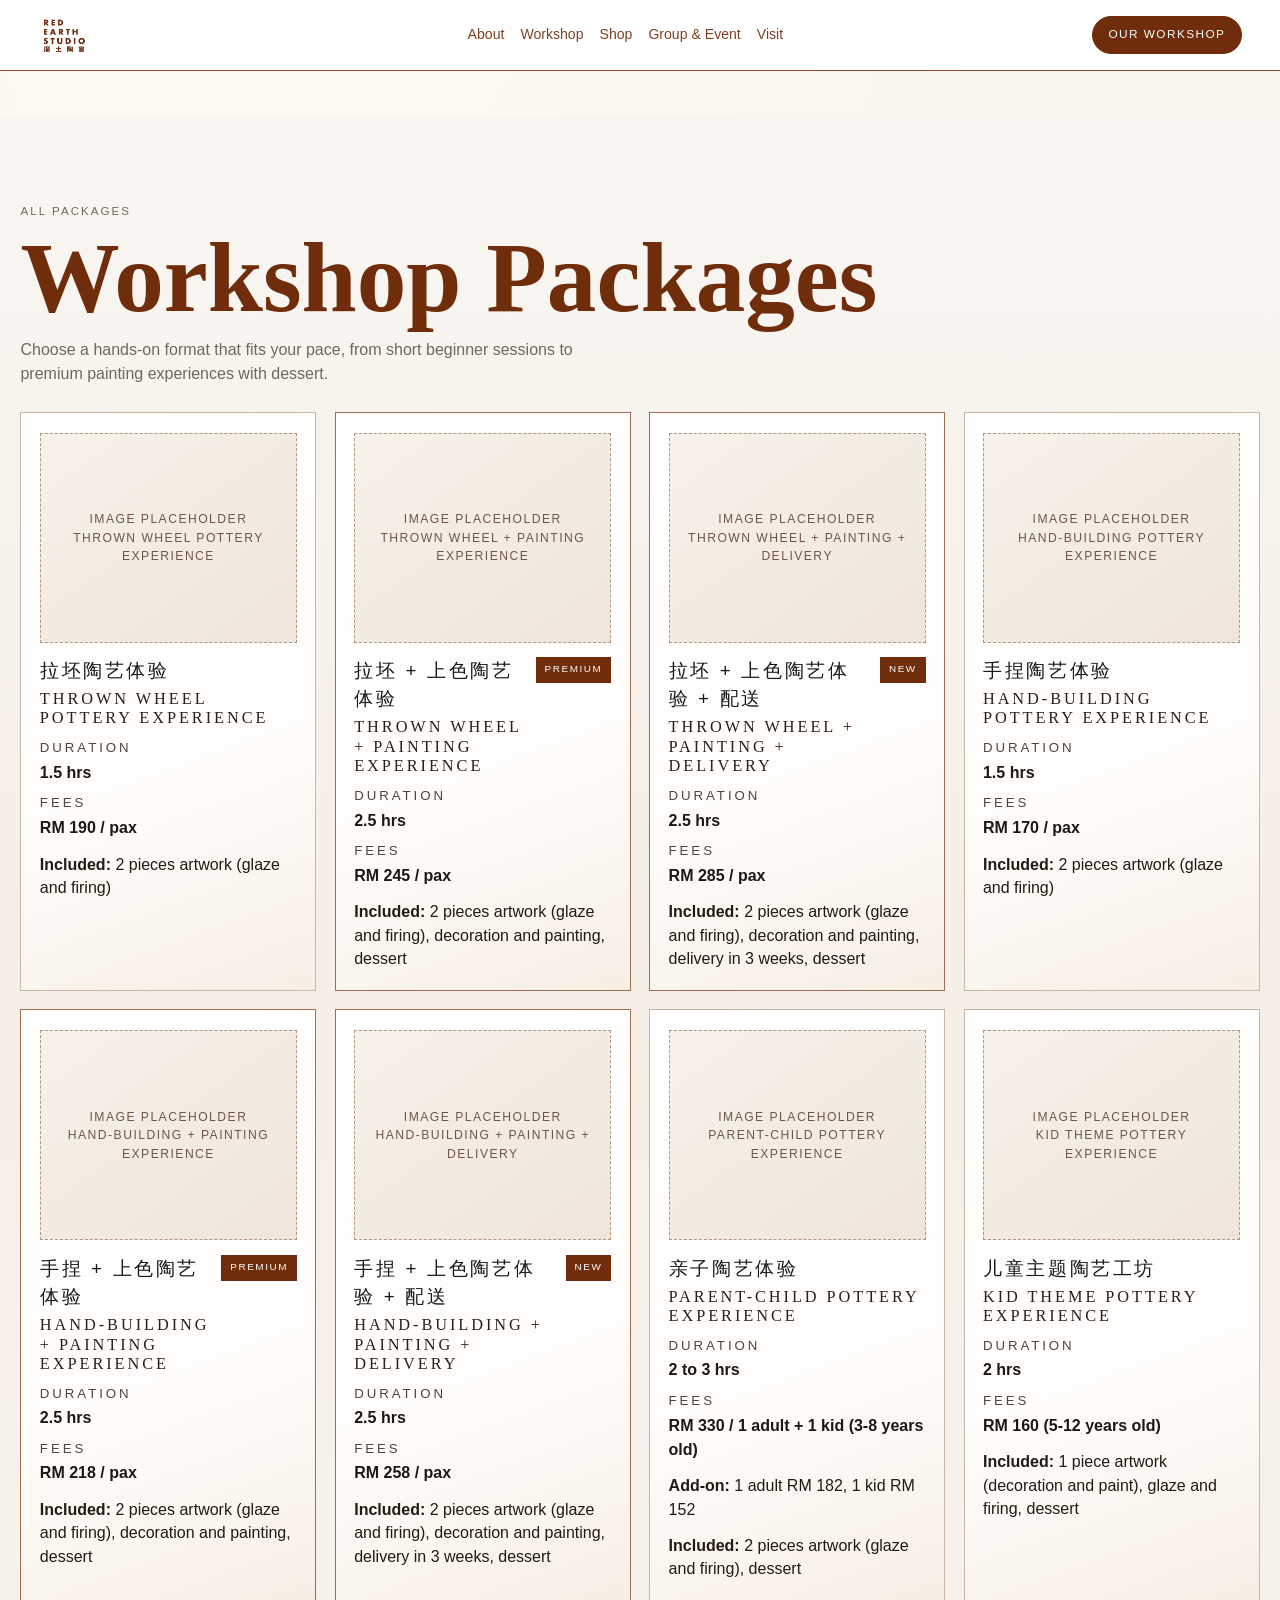
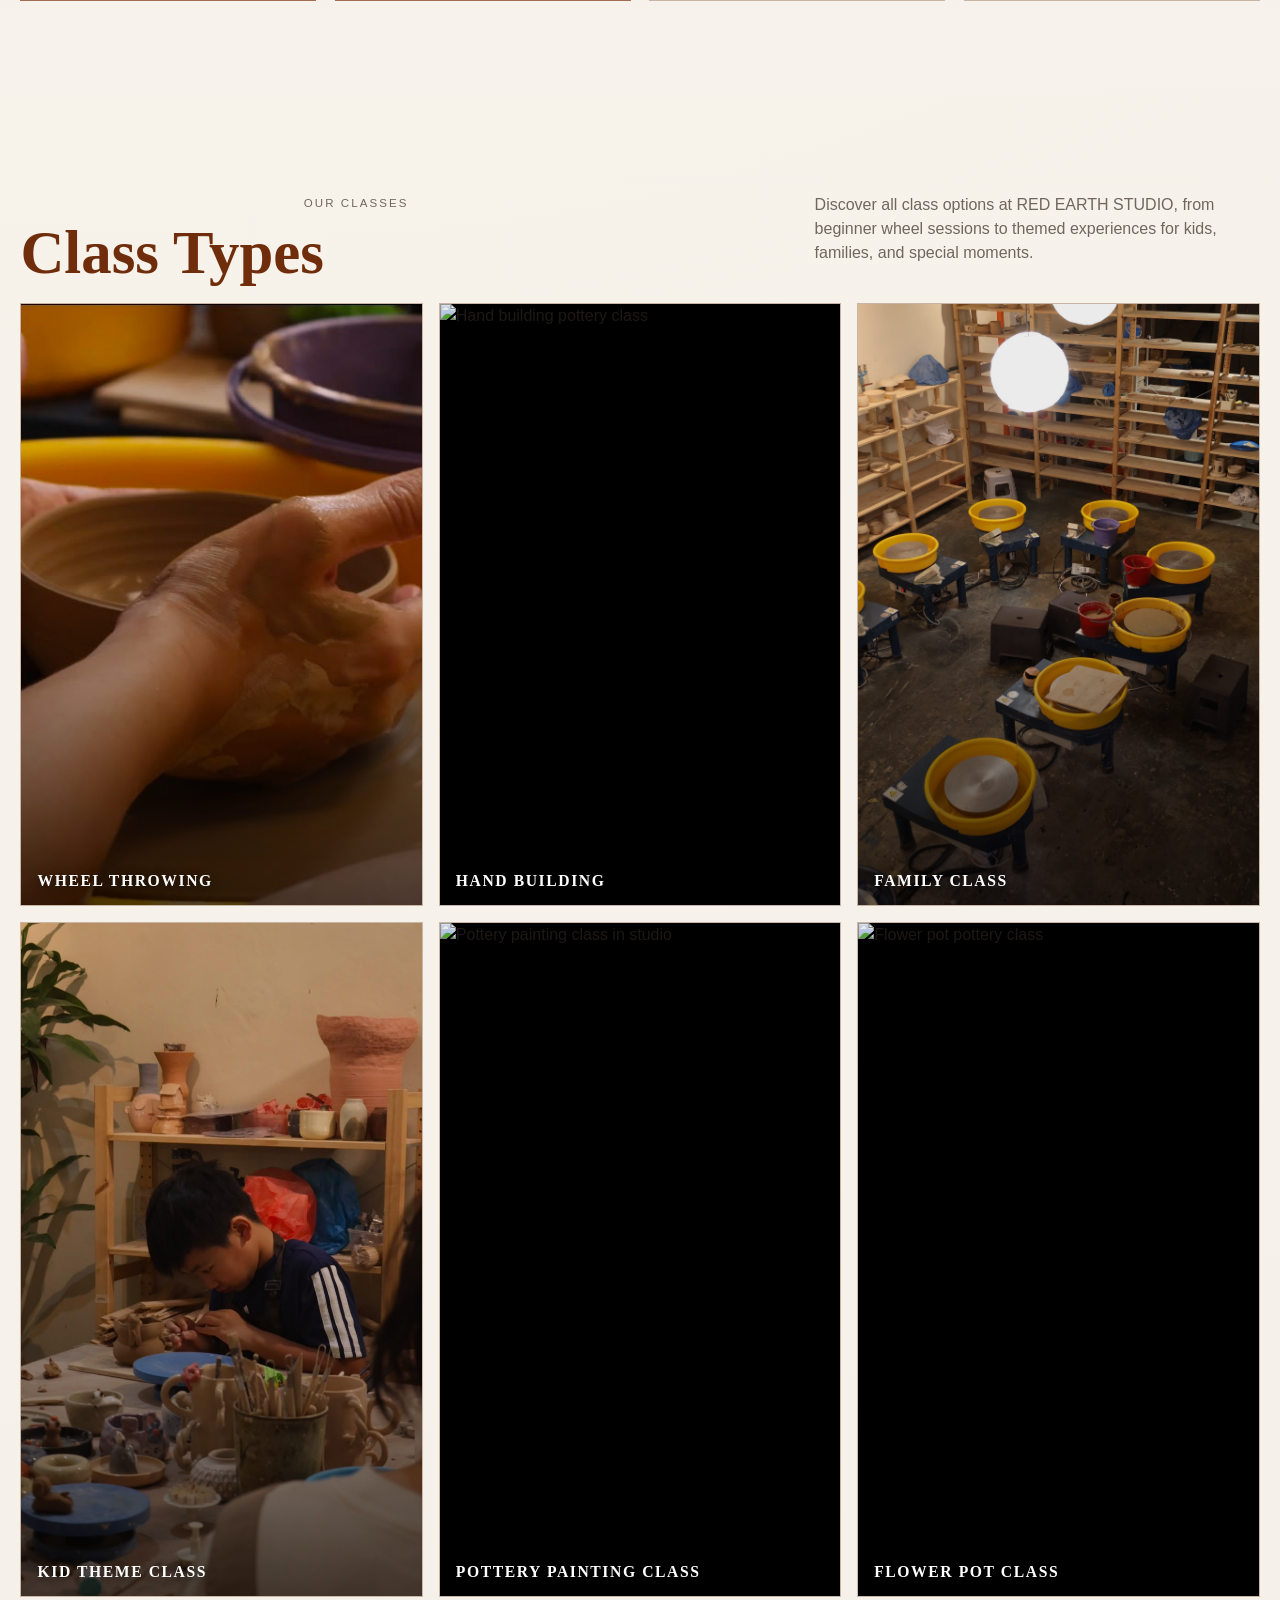
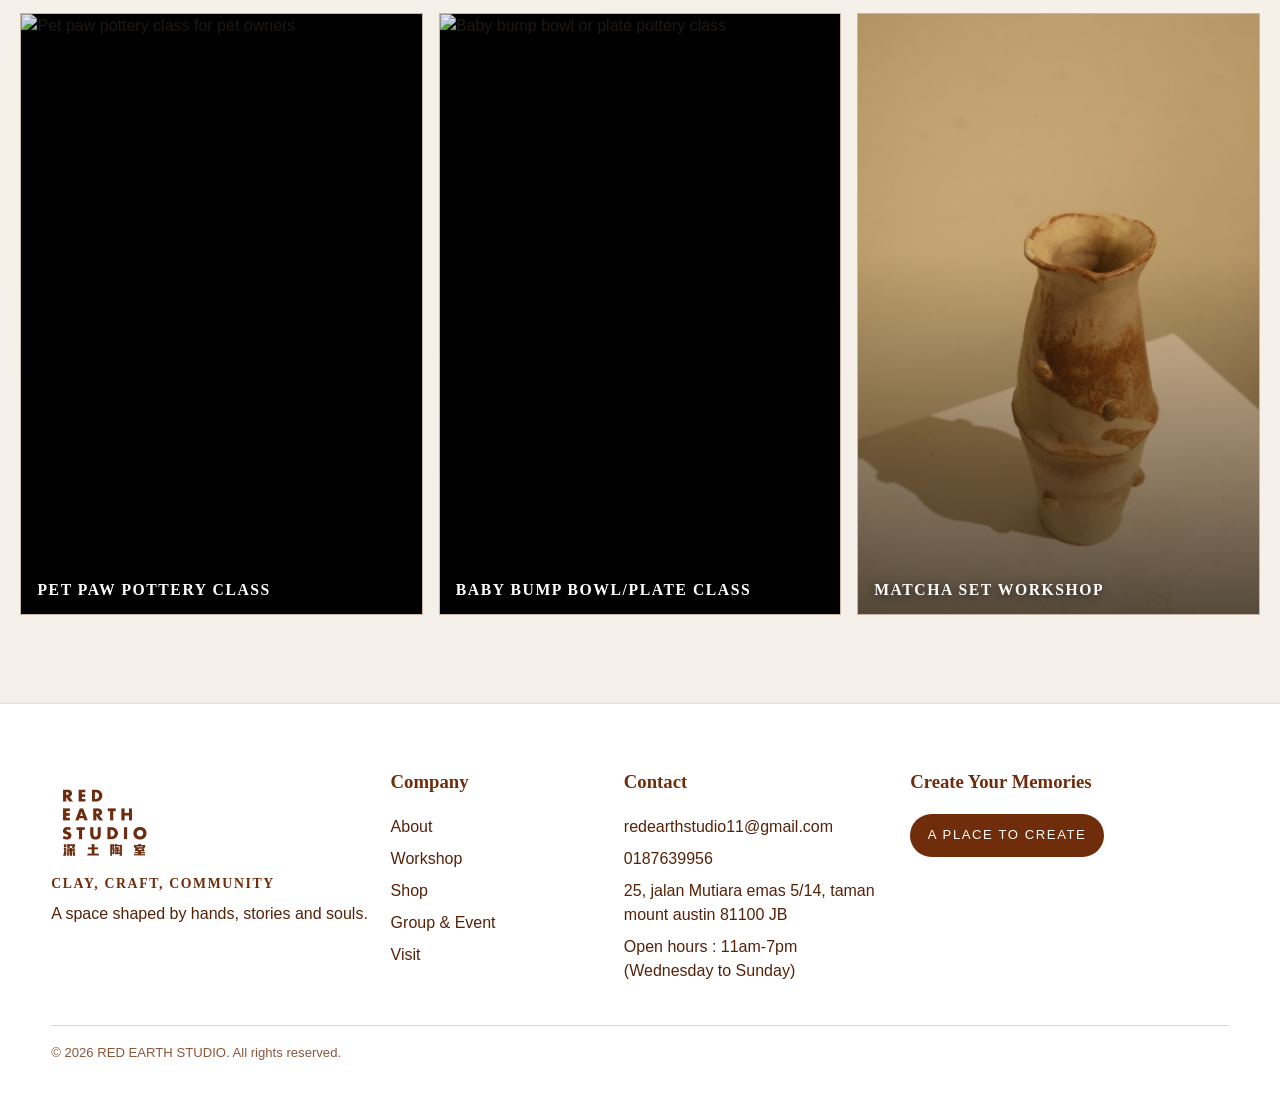
==== commit 1be4af7e: "Update workshop classes section and images Co-authored-by: Copilot <223556219+Copilot@users.noreply." ====
--- a/workshop.html
+++ b/workshop.html
@@ -183,6 +183,57 @@
         </article>
       </div>
     </section>
+
+    <section class="section class-section reveal">
+      <div class="section-head class-head">
+        <div>
+          <p class="section-mark">Our Classes</p>
+          <h2>Class Types</h2>
+        </div>
+        <p>
+          Discover all class options at RED EARTH STUDIO, from beginner wheel sessions to themed experiences for kids, families, and special moments.
+        </p>
+      </div>
+
+      <div class="class-grid">
+        <article class="class-card">
+          <img src="pottery images/pottery1.jpeg" alt="Wheel throwing class session">
+          <h3>Wheel Throwing</h3>
+        </article>
+        <article class="class-card">
+          <img src="../otherclasses/Baby bump bowl/Hand building.jpg" alt="Hand building pottery class">
+          <h3>Hand Building</h3>
+        </article>
+        <article class="class-card">
+          <img src="pottery images/pottery13.jpeg" alt="Family pottery class activity">
+          <h3>Family Class</h3>
+        </article>
+        <article class="class-card">
+          <img src="pottery images/pottery5.jpeg" alt="Kid theme pottery class">
+          <h3>Kid Theme Class</h3>
+        </article>
+        <article class="class-card">
+          <img src="../otherclasses/Baby bump bowl/Painting workshops.jpg" alt="Pottery painting class in studio">
+          <h3>Pottery Painting Class</h3>
+        </article>
+        <article class="class-card">
+          <img src="../otherclasses/Baby bump bowl/flower pot class.jpg" alt="Flower pot pottery class">
+          <h3>Flower Pot Class</h3>
+        </article>
+        <article class="class-card">
+          <img src="../otherclasses/Baby bump bowl/Pet workshop.jpg" alt="Pet paw pottery class for pet owners">
+          <h3>Pet Paw Pottery Class</h3>
+        </article>
+        <article class="class-card">
+          <img src="../otherclasses/Baby bump bowl/plate class.jpg" alt="Baby bump bowl or plate pottery class">
+          <h3>Baby Bump Bowl/Plate Class</h3>
+        </article>
+        <article class="class-card">
+          <img src="pottery images/pottery17.jpeg" alt="Matcha set pottery workshop">
+          <h3>Matcha Set Workshop</h3>
+        </article>
+      </div>
+    </section>
   </main>
 
   <footer class="site-footer reveal">
--- a/styles.css
+++ b/styles.css
@@ -539,6 +539,76 @@
 
 .workshop-page {
   padding-top: 7.2rem;
+}
+
+.workshop-page .package-section {
+  width: min(1760px, 100%);
+  padding-left: 1.6vw;
+  padding-right: 1.6vw;
+}
+
+.workshop-page .package-grid {
+  grid-template-columns: repeat(4, minmax(0, 1fr));
+}
+
+.class-section {
+  background: transparent;
+}
+
+.workshop-page .class-section {
+  width: min(1760px, 100%);
+  padding-left: 1.6vw;
+  padding-right: 1.6vw;
+}
+
+.class-head h2 {
+  margin: 0.4rem 0 0;
+}
+
+.class-grid {
+  display: grid;
+  grid-template-columns: repeat(3, minmax(0, 1fr));
+  gap: 1rem;
+}
+
+.class-card {
+  position: relative;
+  border: 1px solid #c8b5a6;
+  overflow: hidden;
+  min-height: 260px;
+  background: #000;
+}
+
+.class-card::after {
+  content: "";
+  position: absolute;
+  inset: 0;
+  background: linear-gradient(180deg, rgba(0, 0, 0, 0.08) 40%, rgba(0, 0, 0, 0.62) 100%);
+  pointer-events: none;
+}
+
+.class-card img {
+  width: 100%;
+  height: 100%;
+  min-height: 260px;
+  object-fit: cover;
+  display: block;
+}
+
+.class-card h3 {
+  margin: 0;
+  font-family: Charter, "Times New Roman", serif;
+  color: #fff;
+  letter-spacing: 0.1em;
+  text-transform: uppercase;
+  line-height: 1.25;
+  font-size: 0.98rem;
+  position: absolute;
+  left: 1rem;
+  right: 1rem;
+  bottom: 0.9rem;
+  z-index: 1;
+  text-shadow: 0 2px 10px rgba(0, 0, 0, 0.6);
 }
 
 .workshop-intro {
@@ -1257,6 +1327,14 @@
     grid-template-columns: 1fr;
   }
 
+  .workshop-page .package-grid {
+    grid-template-columns: repeat(2, minmax(0, 1fr));
+  }
+
+  .class-grid {
+    grid-template-columns: repeat(2, minmax(0, 1fr));
+  }
+
   .workshop-page {
     padding-top: 6.4rem;
   }
@@ -1411,6 +1489,10 @@
     font-size: 0.7rem;
   }
 
+  .class-grid {
+    grid-template-columns: 1fr;
+  }
+
   .about-main-image img,
   .about-thumbs img,
   .founder-grid img {
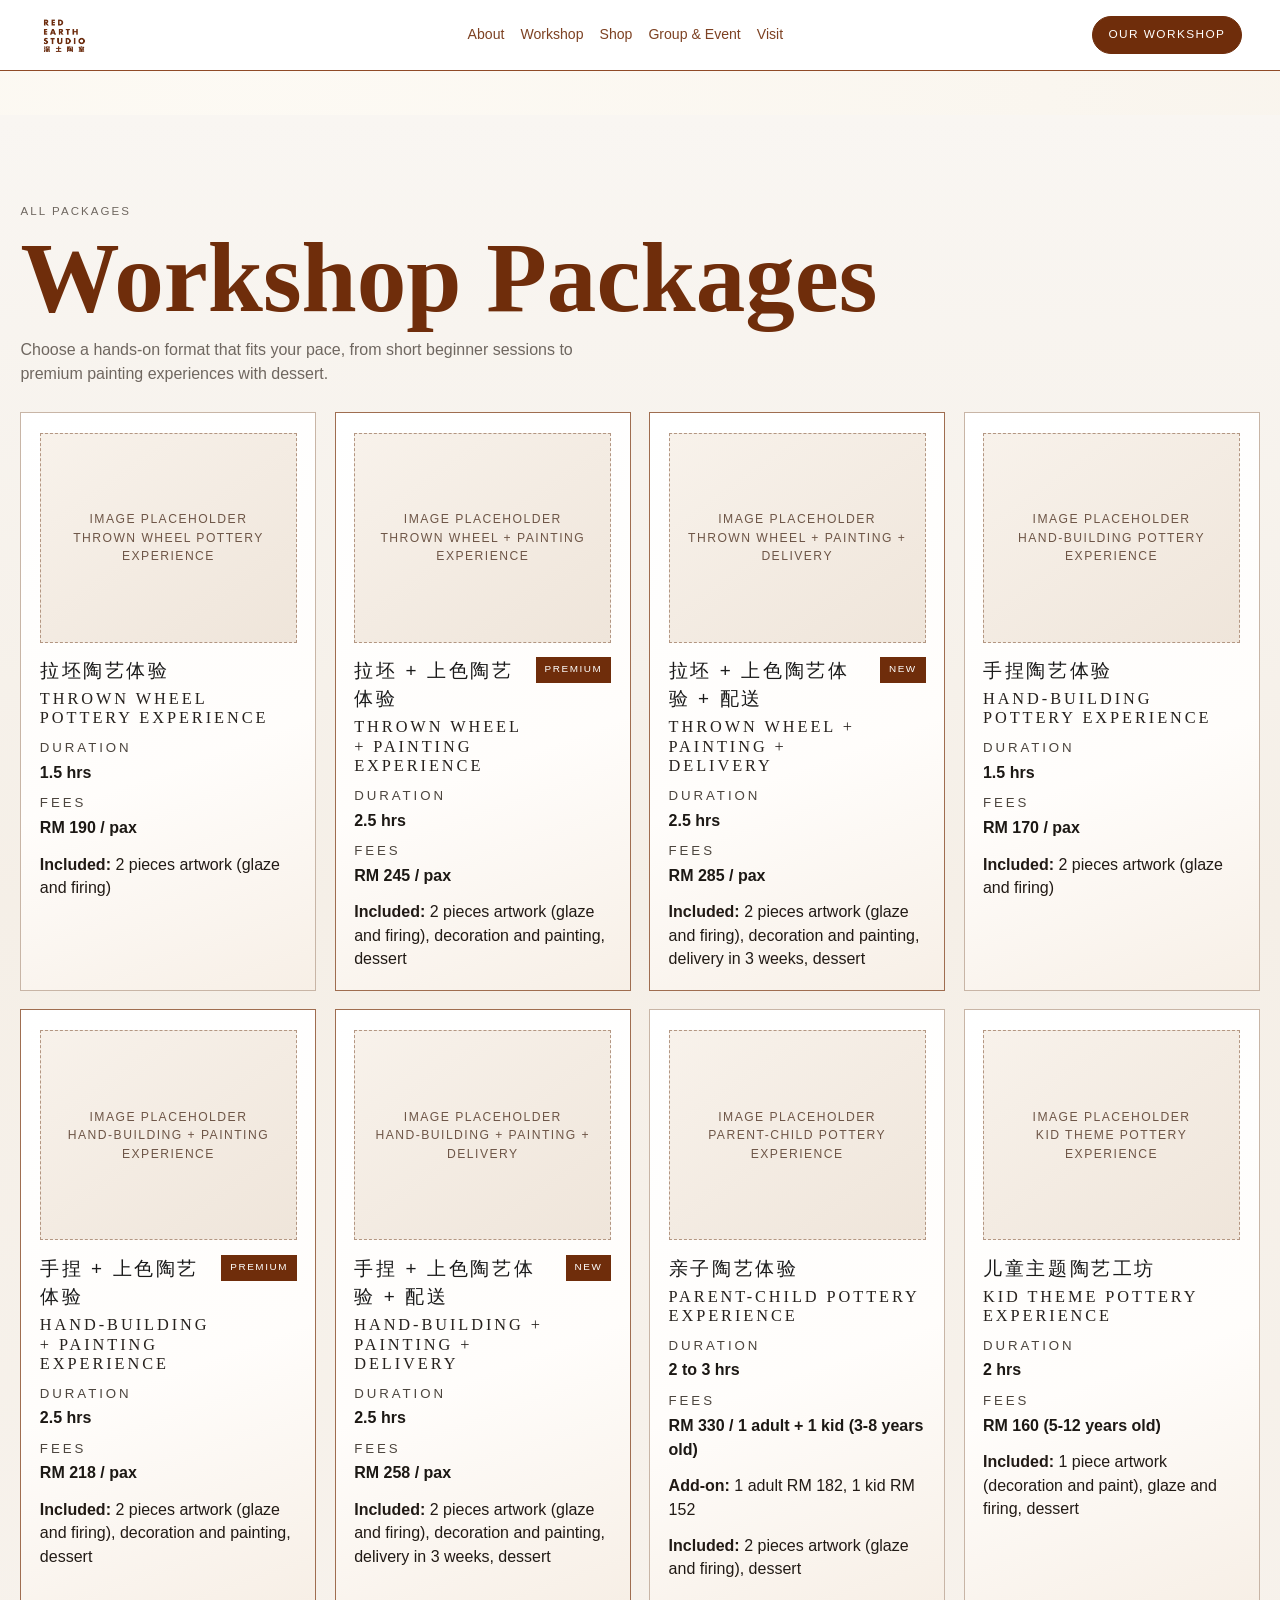
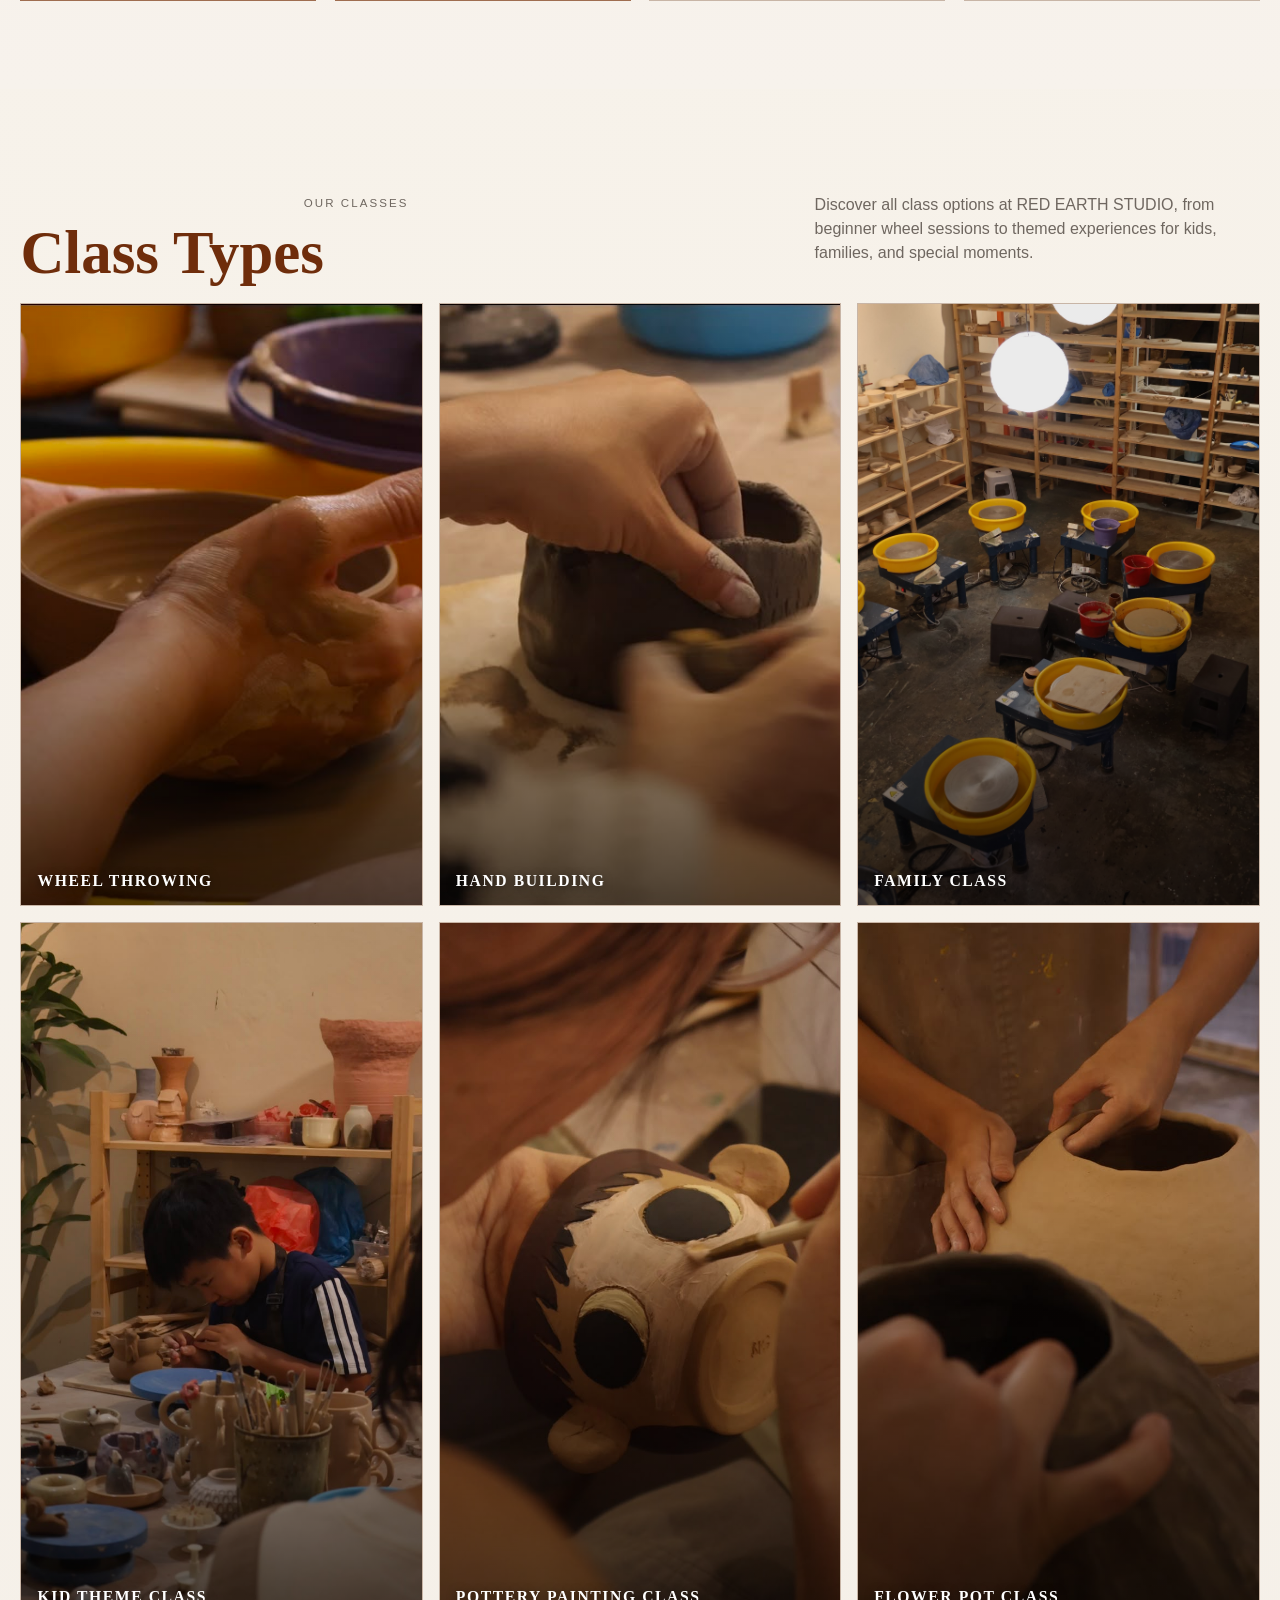
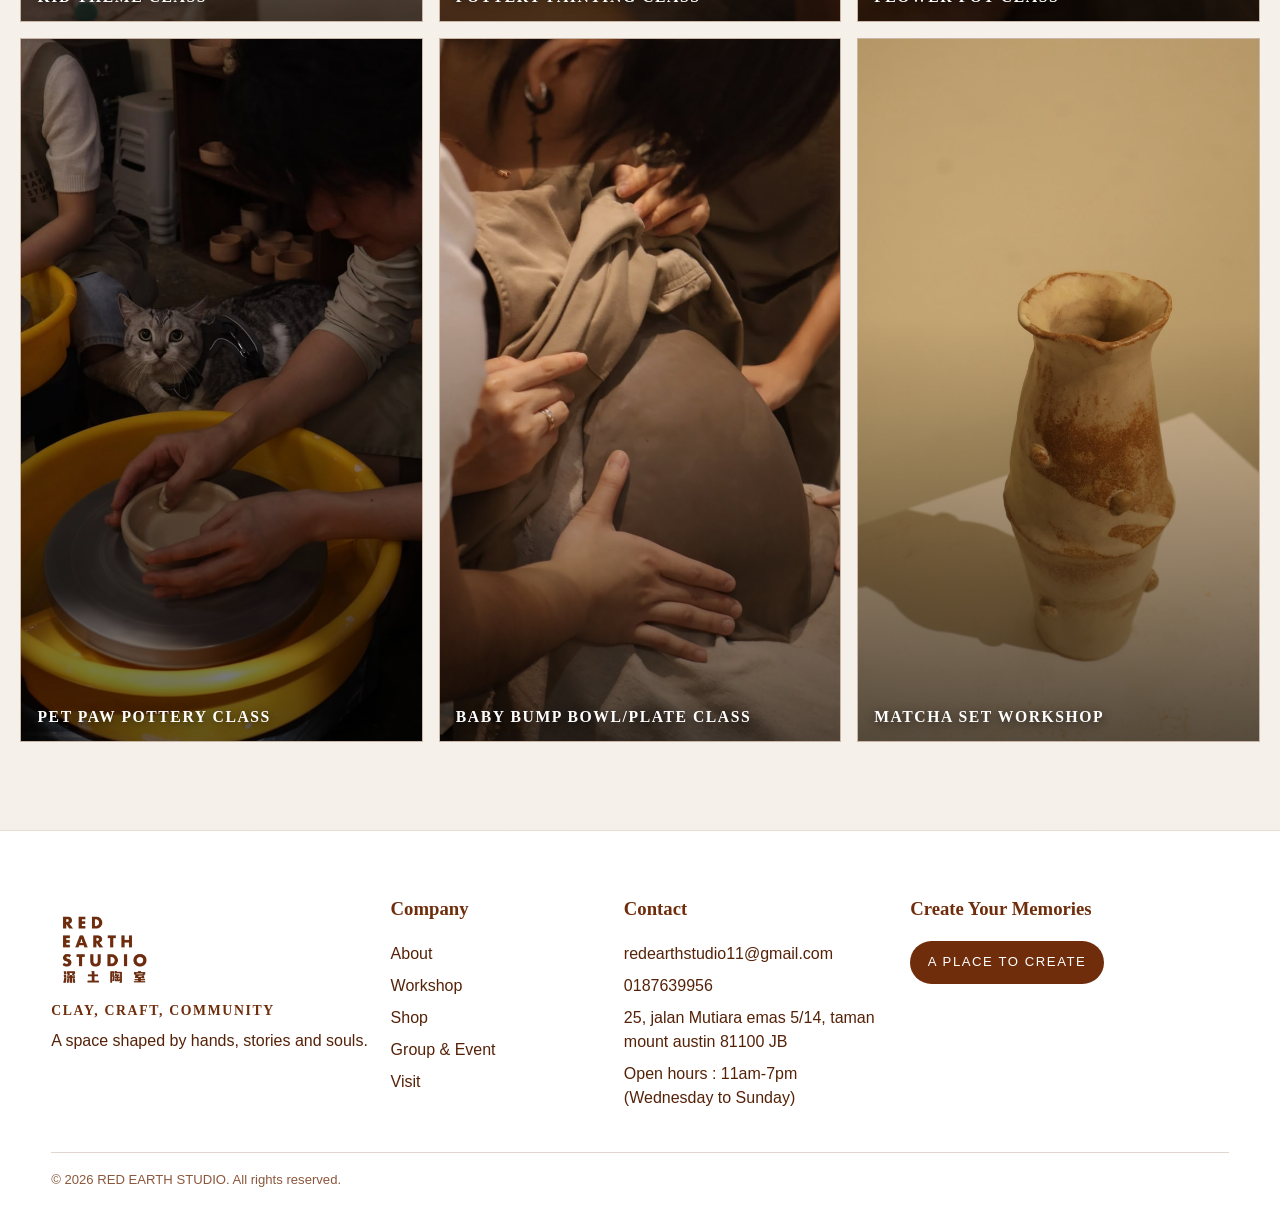
==== commit 89ceeaed: "Fix class type images for GitHub deployment Co-authored-by: Copilot <223556219+Copilot@users.noreply" ====
--- a/workshop.html
+++ b/workshop.html
@@ -201,7 +201,7 @@
           <h3>Wheel Throwing</h3>
         </article>
         <article class="class-card">
-          <img src="../otherclasses/Baby bump bowl/Hand building.jpg" alt="Hand building pottery class">
+          <img src="pottery images/class-hand-building.jpg" alt="Hand building pottery class">
           <h3>Hand Building</h3>
         </article>
         <article class="class-card">
@@ -213,19 +213,19 @@
           <h3>Kid Theme Class</h3>
         </article>
         <article class="class-card">
-          <img src="../otherclasses/Baby bump bowl/Painting workshops.jpg" alt="Pottery painting class in studio">
+          <img src="pottery images/class-pottery-painting.jpg" alt="Pottery painting class in studio">
           <h3>Pottery Painting Class</h3>
         </article>
         <article class="class-card">
-          <img src="../otherclasses/Baby bump bowl/flower pot class.jpg" alt="Flower pot pottery class">
+          <img src="pottery images/class-flower-pot.jpg" alt="Flower pot pottery class">
           <h3>Flower Pot Class</h3>
         </article>
         <article class="class-card">
-          <img src="../otherclasses/Baby bump bowl/Pet workshop.jpg" alt="Pet paw pottery class for pet owners">
+          <img src="pottery images/class-pet-paw.jpg" alt="Pet paw pottery class for pet owners">
           <h3>Pet Paw Pottery Class</h3>
         </article>
         <article class="class-card">
-          <img src="../otherclasses/Baby bump bowl/plate class.jpg" alt="Baby bump bowl or plate pottery class">
+          <img src="pottery images/class-baby-bump-plate.jpg" alt="Baby bump bowl or plate pottery class">
           <h3>Baby Bump Bowl/Plate Class</h3>
         </article>
         <article class="class-card">
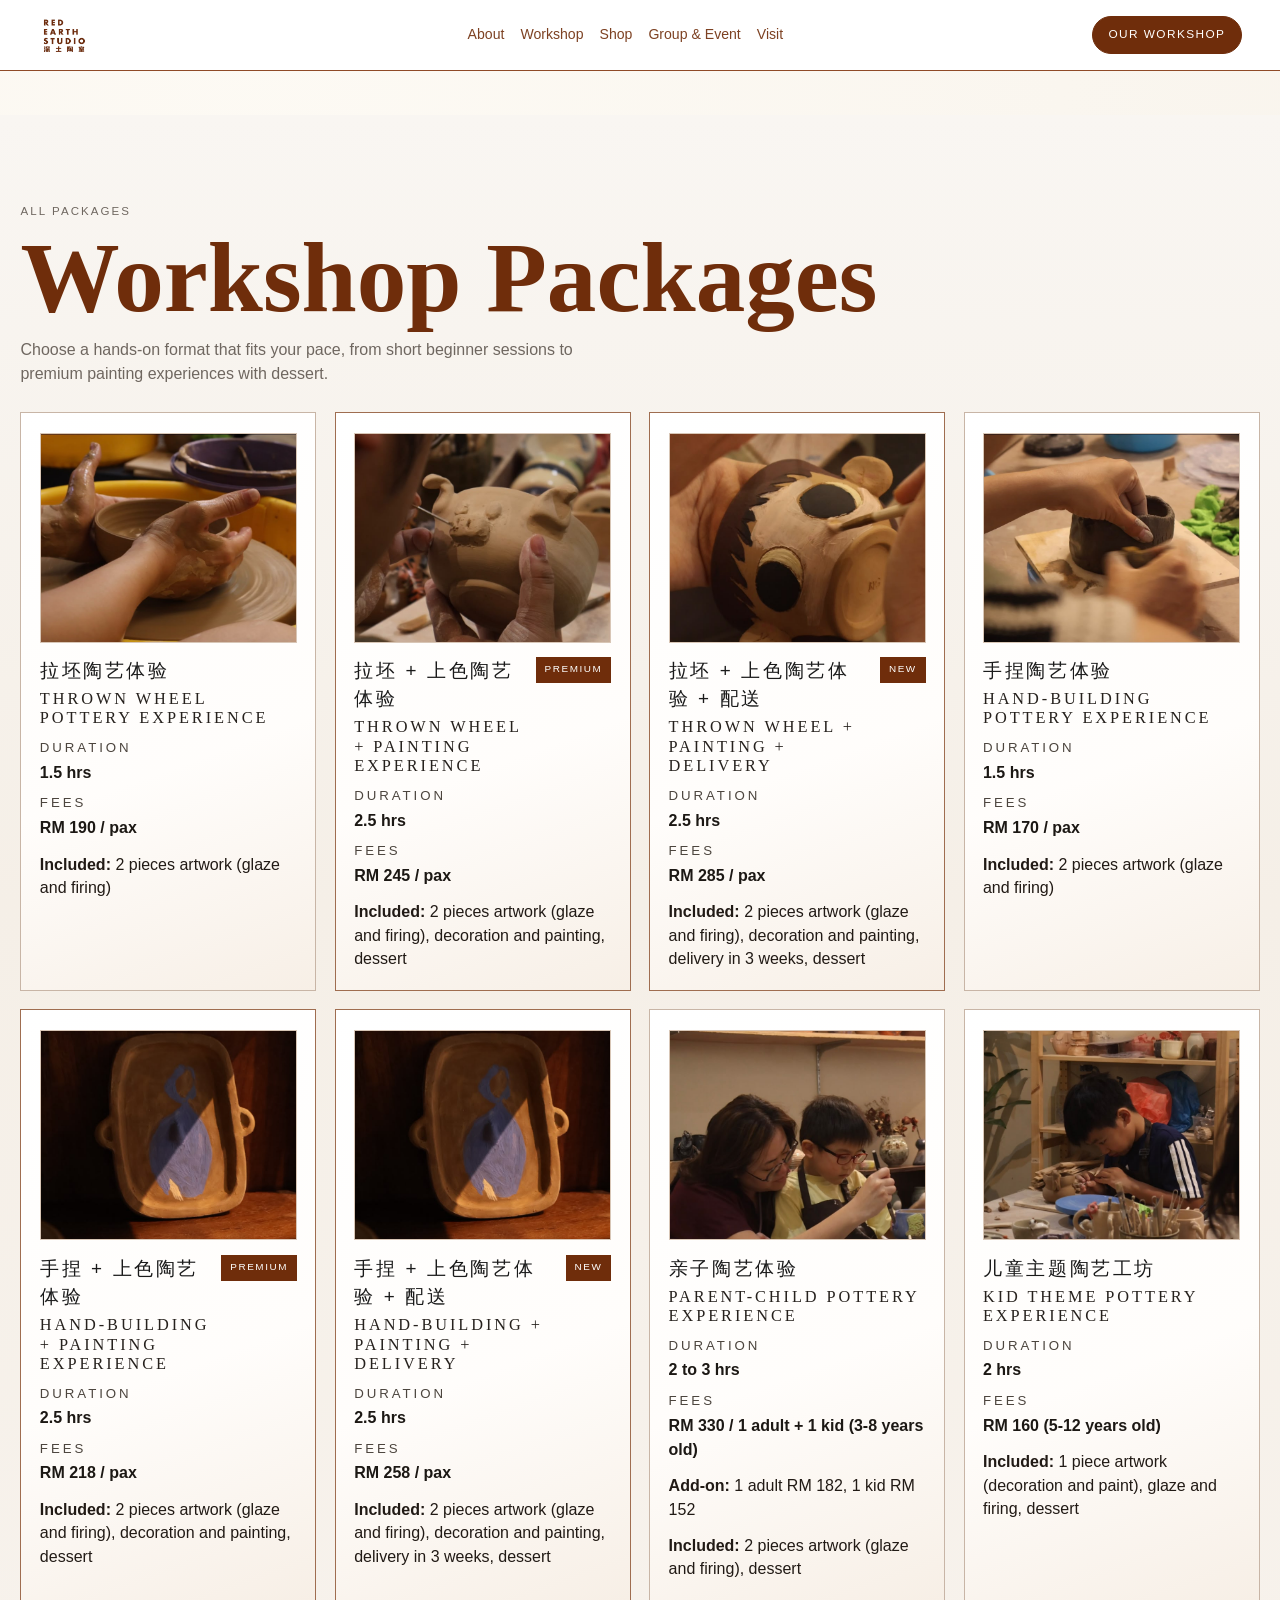
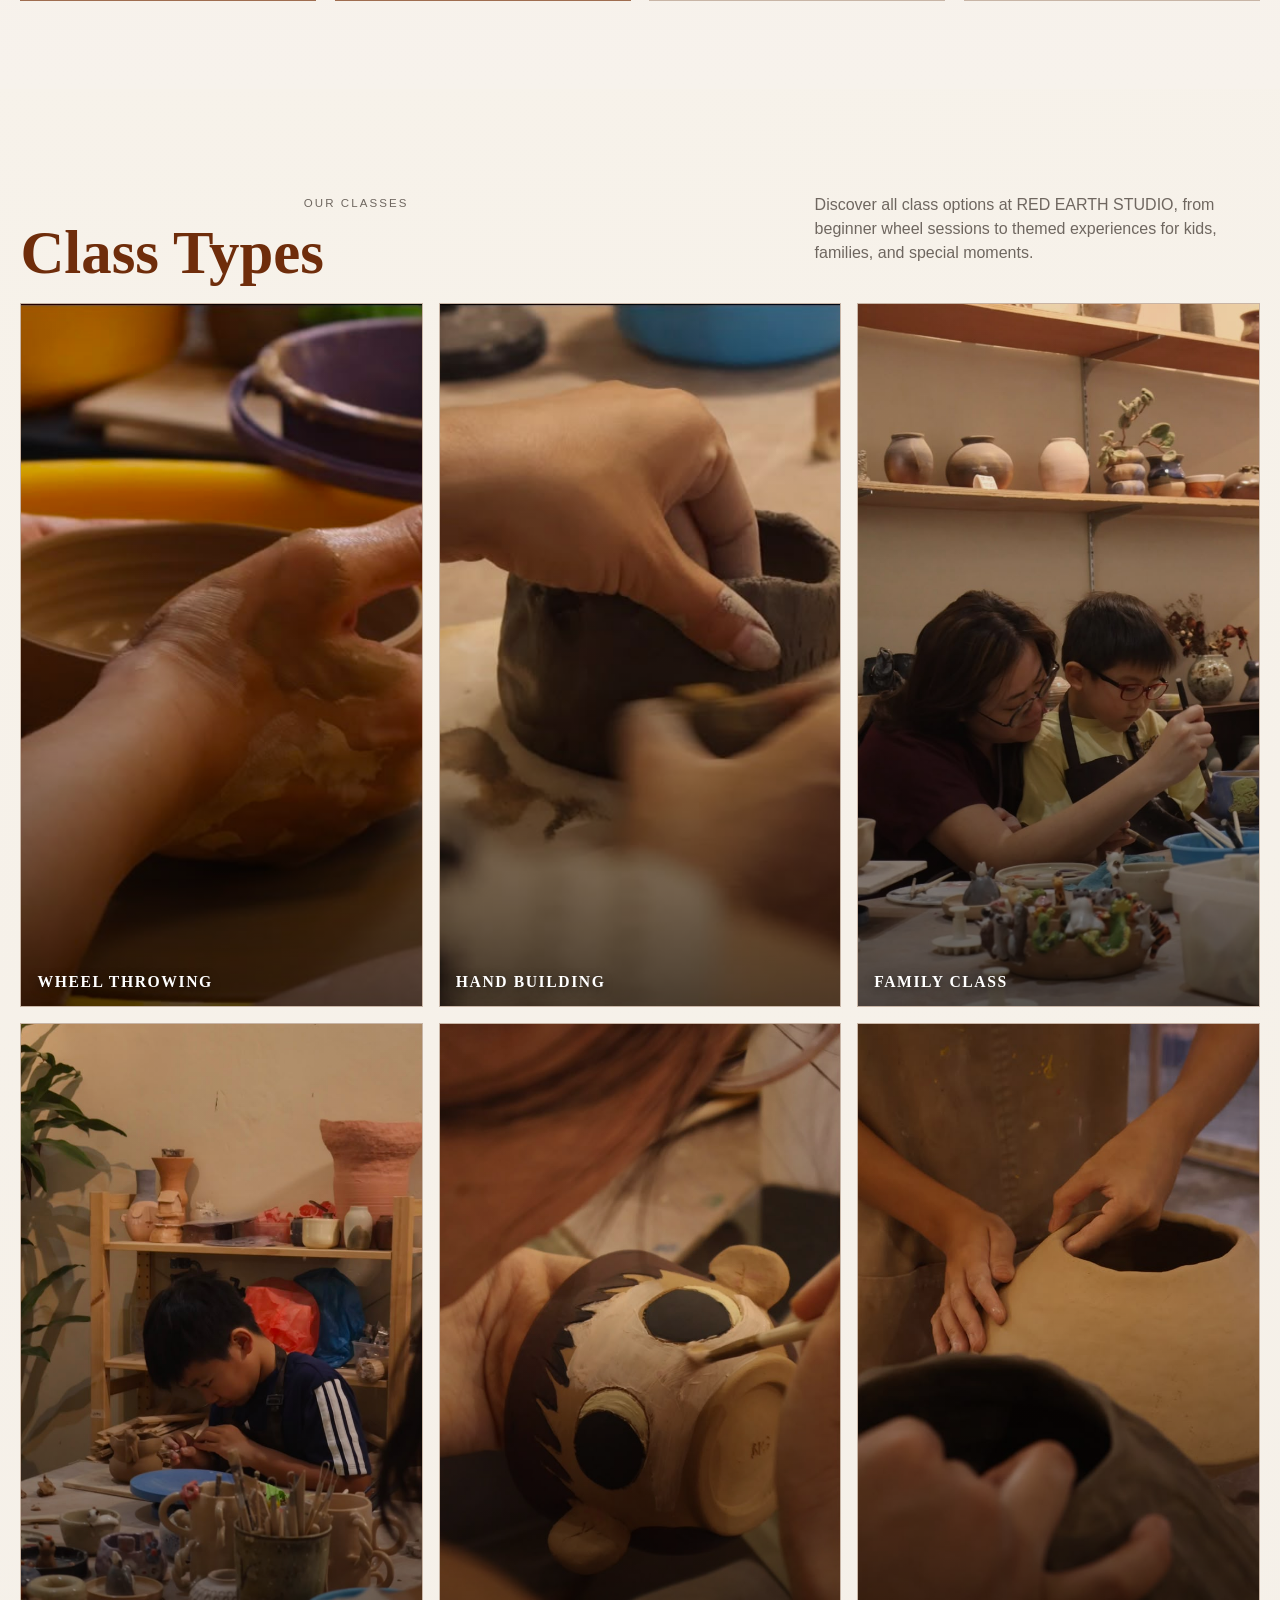
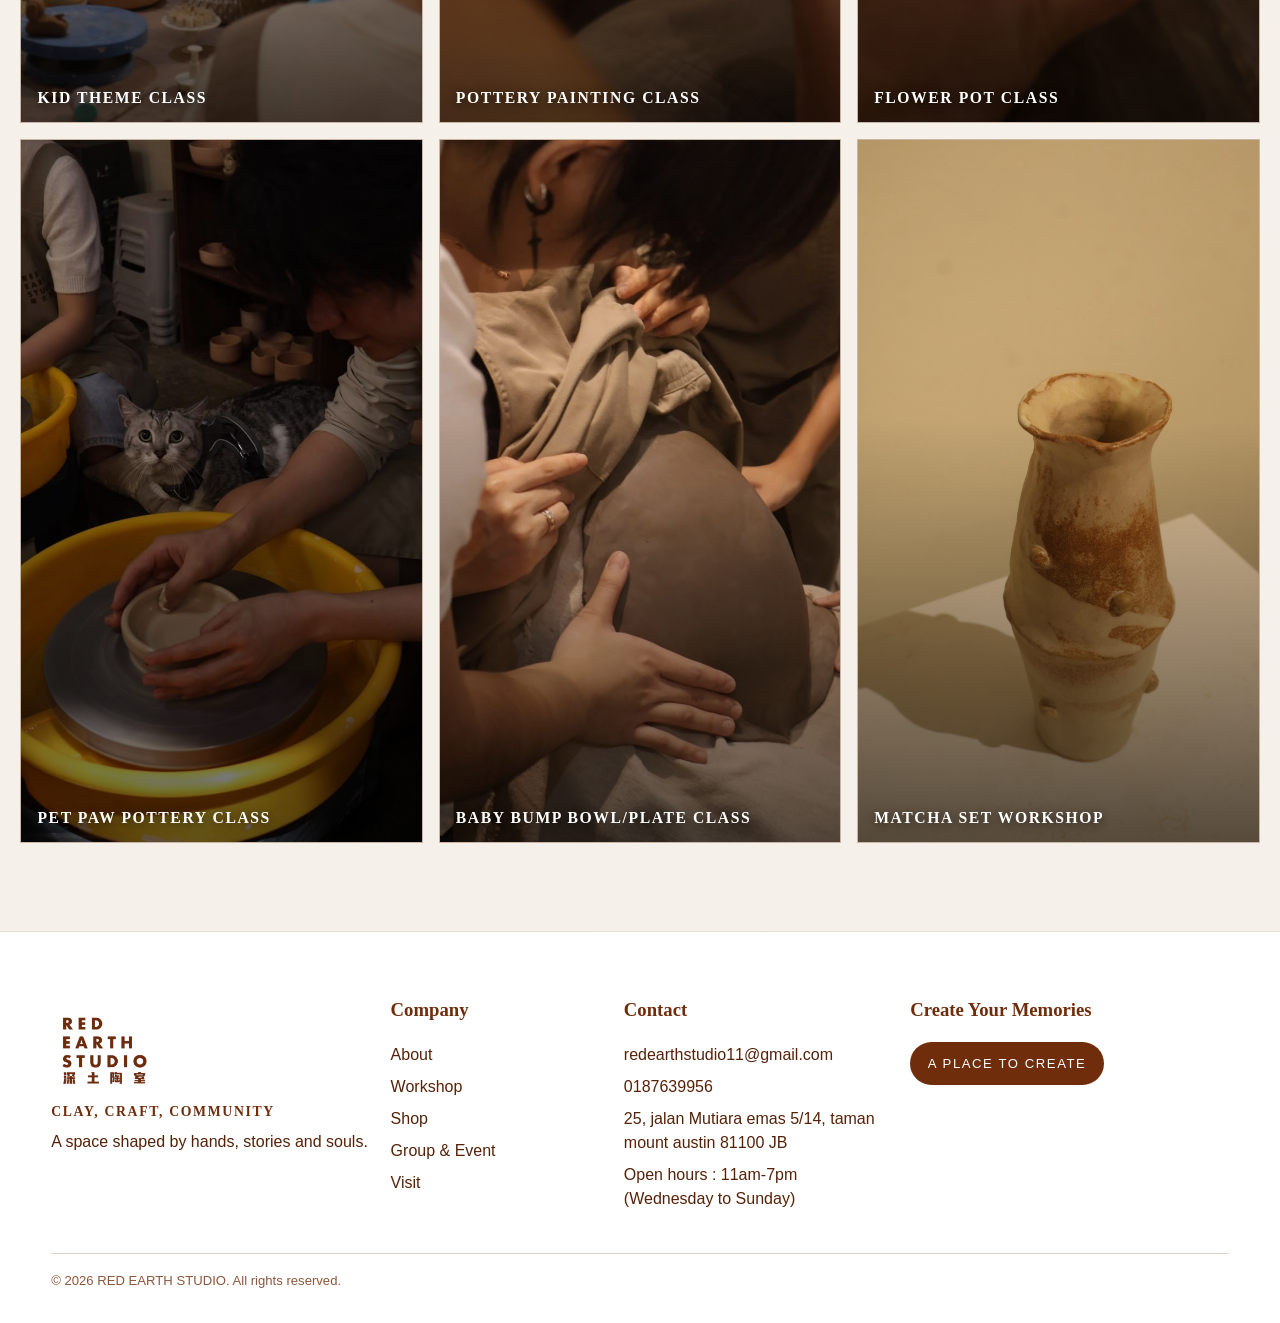
==== commit fb77c387: "Update workshop layouts and package images - sync homepage workshop packages with workshop page imag" ====
--- a/workshop.html
+++ b/workshop.html
@@ -51,7 +51,7 @@
       <div class="package-grid">
         <article class="package-card">
           <div class="package-visual">
-            <div class="package-image-placeholder">Image Placeholder<br>Thrown Wheel Pottery Experience</div>
+            <img src="workshop/Wheel%20throwing.jpg" alt="Thrown wheel pottery experience">
           </div>
           <div class="package-title">
             <p class="package-cn">拉坯陶艺体验</p>
@@ -66,7 +66,7 @@
 
         <article class="package-card premium">
           <div class="package-visual">
-            <div class="package-image-placeholder">Image Placeholder<br>Thrown Wheel + Painting Experience</div>
+            <img src="workshop/Wheel%20premium.jpg" alt="Thrown wheel and painting experience">
           </div>
           <div class="package-title package-top">
             <div>
@@ -84,7 +84,7 @@
 
         <article class="package-card premium">
           <div class="package-visual">
-            <div class="package-image-placeholder">Image Placeholder<br>Thrown Wheel + Painting + Delivery</div>
+            <img src="pottery images/class-pottery-painting.jpg" alt="Thrown wheel, painting, and delivery experience">
           </div>
           <div class="package-title package-top">
             <div>
@@ -102,7 +102,7 @@
 
         <article class="package-card">
           <div class="package-visual">
-            <div class="package-image-placeholder">Image Placeholder<br>Hand-building Pottery Experience</div>
+            <img src="workshop/Hand%20build.jpg" alt="Hand-building pottery experience">
           </div>
           <div class="package-title">
             <p class="package-cn">手捏陶艺体验</p>
@@ -117,7 +117,7 @@
 
         <article class="package-card premium">
           <div class="package-visual">
-            <div class="package-image-placeholder">Image Placeholder<br>Hand-building + Painting Experience</div>
+            <img src="workshop/Hand%20build%20premium.jpg" alt="Hand-building and painting experience">
           </div>
           <div class="package-title package-top">
             <div>
@@ -135,7 +135,7 @@
 
         <article class="package-card premium">
           <div class="package-visual">
-            <div class="package-image-placeholder">Image Placeholder<br>Hand-building + Painting + Delivery</div>
+            <img src="workshop/Hand%20build%20premium.jpg" alt="Hand-building, painting, and delivery experience">
           </div>
           <div class="package-title package-top">
             <div>
@@ -153,7 +153,7 @@
 
         <article class="package-card">
           <div class="package-visual">
-            <div class="package-image-placeholder">Image Placeholder<br>Parent-Child Pottery Experience</div>
+            <img src="workshop/family%20class.jpg" alt="Parent-child pottery experience">
           </div>
           <div class="package-title">
             <p class="package-cn">亲子陶艺体验</p>
@@ -169,7 +169,7 @@
 
         <article class="package-card">
           <div class="package-visual">
-            <div class="package-image-placeholder">Image Placeholder<br>Kid Theme Pottery Experience</div>
+            <img src="workshop/Kid%20class.jpg" alt="Kid theme pottery experience">
           </div>
           <div class="package-title">
             <p class="package-cn">儿童主题陶艺工坊</p>
@@ -205,7 +205,7 @@
           <h3>Hand Building</h3>
         </article>
         <article class="class-card">
-          <img src="pottery images/pottery13.jpeg" alt="Family pottery class activity">
+          <img src="workshop/family%20class.jpg" alt="Family pottery class activity">
           <h3>Family Class</h3>
         </article>
         <article class="class-card">
--- a/styles.css
+++ b/styles.css
@@ -434,6 +434,10 @@
   gap: 1.15rem;
 }
 
+#packages .package-grid {
+  grid-template-columns: repeat(4, minmax(0, 1fr));
+}
+
 .package-card {
   position: relative;
   background: linear-gradient(160deg, #fff 0%, #fffdfb 60%, #f7efe6 100%);
@@ -541,6 +545,7 @@
   padding-top: 7.2rem;
 }
 
+#packages.package-section,
 .workshop-page .package-section {
   width: min(1760px, 100%);
   padding-left: 1.6vw;
@@ -629,6 +634,13 @@
 
 .package-visual {
   margin-bottom: 0.9rem;
+}
+
+.package-visual img {
+  width: 100%;
+  height: 210px;
+  object-fit: cover;
+  border: 1px solid #d8c6b6;
 }
 
 .package-image-placeholder {
@@ -1331,6 +1343,10 @@
     grid-template-columns: repeat(2, minmax(0, 1fr));
   }
 
+  #packages .package-grid {
+    grid-template-columns: repeat(2, minmax(0, 1fr));
+  }
+
   .class-grid {
     grid-template-columns: repeat(2, minmax(0, 1fr));
   }
@@ -1489,7 +1505,15 @@
     font-size: 0.7rem;
   }
 
+  .package-visual img {
+    height: 188px;
+  }
+
   .class-grid {
+    grid-template-columns: 1fr;
+  }
+
+  #packages .package-grid {
     grid-template-columns: 1fr;
   }
 
